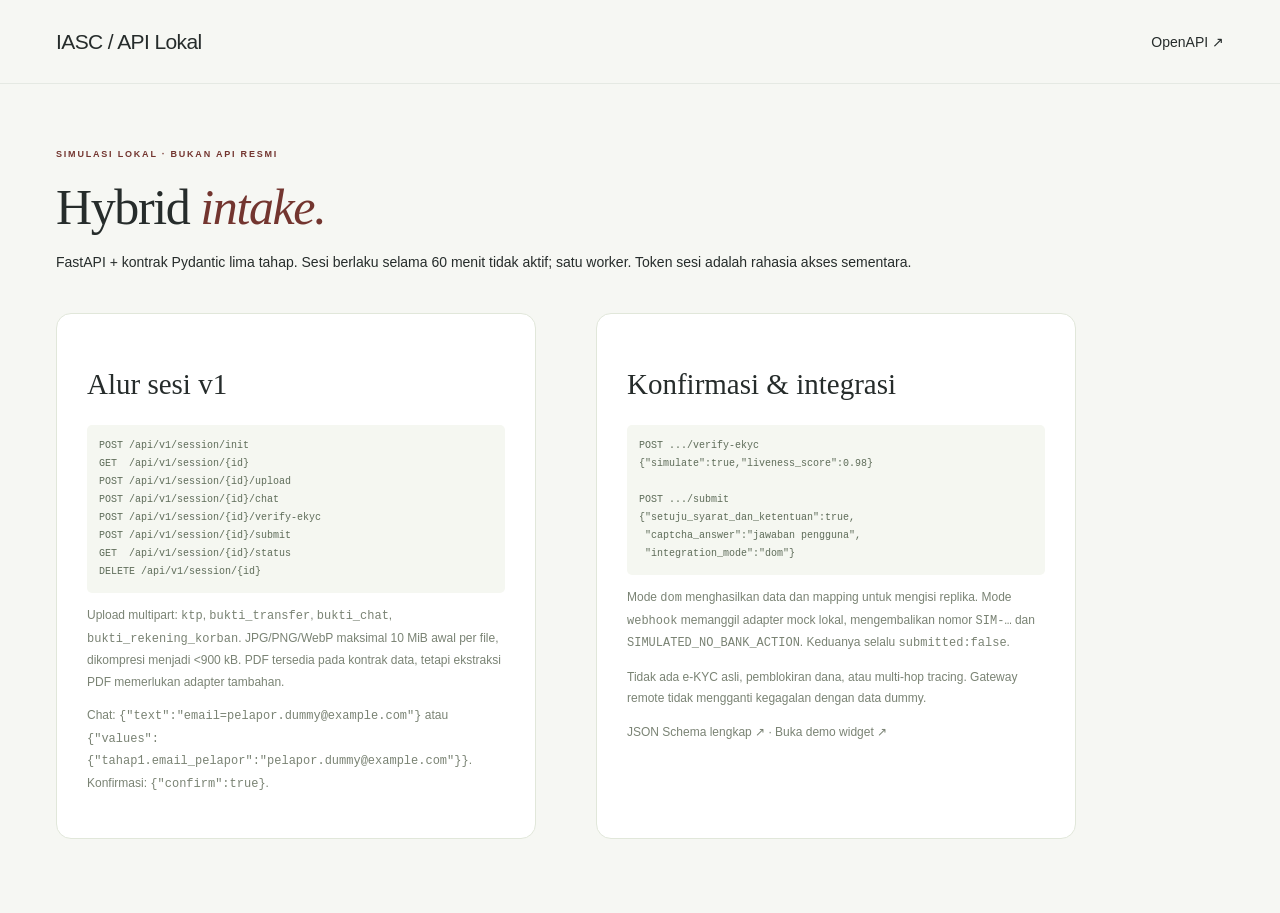
==== static/docs.html @ 0d292dda "Add local IASC replica and hybrid AI intake PoC" ====
<!doctype html><html lang="id"><head><meta charset="utf-8"><meta name="viewport" content="width=device-width,initial-scale=1"><title>API lokal — Hybrid Intake</title><link rel="icon" href="data:,"><link rel="stylesheet" href="/static/style.css"><link rel="stylesheet" href="/static/integration.css"></head><body><header class="topbar"><a class="brand" href="/">IASC / API Lokal</a><a href="/openapi.json">OpenAPI ↗</a></header><main class="host-main"><div class="eyebrow">SIMULASI LOKAL · BUKAN API RESMI</div><h1>Hybrid <em>intake.</em></h1><p>FastAPI + kontrak Pydantic lima tahap. Sesi berlaku selama 60 menit tidak aktif; satu worker. Token sesi adalah rahasia akses sementara.</p><div class="host-grid"><article class="host-card"><h2>Alur sesi v1</h2><pre>POST /api/v1/session/init
GET  /api/v1/session/{id}
POST /api/v1/session/{id}/upload
POST /api/v1/session/{id}/chat
POST /api/v1/session/{id}/verify-ekyc
POST /api/v1/session/{id}/submit
GET  /api/v1/session/{id}/status
DELETE /api/v1/session/{id}</pre><p>Upload multipart: <code>ktp</code>, <code>bukti_transfer</code>, <code>bukti_chat</code>, <code>bukti_rekening_korban</code>. JPG/PNG/WebP maksimal 10 MiB awal per file, dikompresi menjadi &lt;900 kB. PDF tersedia pada kontrak data, tetapi ekstraksi PDF memerlukan adapter tambahan.</p><p>Chat: <code>{"text":"email=pelapor.dummy@example.com"}</code> atau <code>{"values":{"tahap1.email_pelapor":"pelapor.dummy@example.com"}}</code>. Konfirmasi: <code>{"confirm":true}</code>.</p></article><article class="host-card"><h2>Konfirmasi & integrasi</h2><pre>POST .../verify-ekyc
{"simulate":true,"liveness_score":0.98}

POST .../submit
{"setuju_syarat_dan_ketentuan":true,
 "captcha_answer":"jawaban pengguna",
 "integration_mode":"dom"}</pre><p>Mode <code>dom</code> menghasilkan data dan mapping untuk mengisi replika. Mode <code>webhook</code> memanggil adapter mock lokal, mengembalikan nomor <code>SIM-…</code> dan <code>SIMULATED_NO_BANK_ACTION</code>. Keduanya selalu <code>submitted:false</code>.</p><p>Tidak ada e-KYC asli, pemblokiran dana, atau multi-hop tracing. Gateway remote tidak mengganti kegagalan dengan data dummy.</p><p><a href="/api/v1/schema">JSON Schema lengkap ↗</a> · <a href="/widget/iasc-ai-widget.html">Buka demo widget ↗</a></p></article></div></main></body></html>
---- static/style.css ----
:root{--ink:#262c2b;--muted:#737b78;--wine:#73352f;--wine-dark:#52241f;--paper:#f6f7f3;--line:#e5e9e3;--green:#3d6a56;--pale:#ecf4ec;--white:#fff;--serif:Georgia,'Times New Roman',serif;font-family:-apple-system,BlinkMacSystemFont,'Segoe UI',sans-serif;color:var(--ink);background:var(--paper);font-size:14px}*{box-sizing:border-box}body{margin:0}button,input,textarea,select{font:inherit}button,a,input,textarea,select{outline-offset:4px}button{cursor:pointer}button:disabled{cursor:not-allowed;opacity:.45}a{color:inherit;text-decoration:none}button:focus-visible,a:focus-visible,input:focus-visible,textarea:focus-visible,select:focus-visible{outline:2px solid var(--wine)}[hidden]{display:none!important}.topbar{height:84px;max-width:1440px;margin:auto;padding:0 56px;display:flex;justify-content:space-between;align-items:center;border-bottom:1px solid var(--line)}.brand{display:flex;align-items:center;gap:12px;font-size:21px;letter-spacing:-.6px}.brand b{font-weight:450}.brand small{display:block;letter-spacing:1.4px;font-size:8px;color:var(--muted);margin-top:5px;font-weight:600}.brand-mark{background:var(--wine);color:white;width:39px;height:43px;border-radius:10px 10px 3px 10px;font:italic 34px var(--serif);position:relative;padding-left:10px}.brand-mark span{font:16px sans-serif;position:absolute;right:5px;top:5px}.top-actions{display:flex;align-items:center;gap:30px}.status{font-size:11px;color:var(--green);display:flex;gap:7px;align-items:center}.status i{height:6px;width:6px;border-radius:50%;background:#51896a;box-shadow:0 0 0 4px #e6eee5}.integration-link{font-size:12px;border-left:1px solid #d7ddd6;padding-left:28px}.integration-link span{padding-left:12px;color:var(--wine)}main{max-width:1440px;margin:auto;padding:34px 56px 0}.intro{display:flex;justify-content:space-between;align-items:center;margin-bottom:30px;gap:30px}.eyebrow{font-size:9px;font-weight:700;color:var(--wine);letter-spacing:1.8px;display:flex;gap:7px;align-items:center}.eyebrow>span{height:5px;width:5px;border-radius:50%;background:var(--wine)}h1{font:39px/1.2 var(--serif);letter-spacing:-1.4px;margin:13px 0 10px;font-weight:400}h1 em{color:var(--wine);font-weight:400}p{line-height:1.7}.intro>div>p{font-size:12px;color:var(--muted);margin:0}.sandbox-note{background:#eef0e9;border:1px solid #e3e7dc;border-radius:12px;display:flex;gap:13px;padding:18px 22px;min-width:280px}.sandbox-note b{font-size:12px;font-weight:600}.sandbox-note p{font-size:10px;color:#697363;margin:5px 0 0;line-height:1.6}.lab-icon{color:#6b7b58;font-size:27px}.phases{background:#fdfefd;border:1px solid var(--line);border-radius:11px;margin-bottom:22px;padding:19px 22px}.phases ol{list-style:none;margin:0;padding:0;display:grid;grid-template-columns:repeat(5,1fr)}.phases li{display:flex;align-items:center;position:relative;gap:10px;font-size:11px;color:#818781}.phases li:not(:last-child):after{content:'';width:28px;height:1px;background:var(--line);position:absolute;right:14px}.phase-number{height:25px;width:25px;display:grid;place-items:center;border-radius:50%;border:1px solid #dce1da;font-size:10px;background:#f7f9f6;flex-shrink:0}.phases li.active{color:var(--wine);font-weight:600}.active .phase-number{background:var(--wine);color:white;border-color:var(--wine)}.phases li.done{color:var(--green)}.done .phase-number{background:#e9f1e8;color:var(--green);border-color:#e9f1e8}.workspace{display:grid;grid-template-columns:minmax(0,1.16fr) minmax(0,1fr);gap:22px;align-items:start}.chat-panel,.summary-panel{background:var(--white);border:1px solid var(--line);border-radius:14px;overflow:hidden}.chat-panel{position:sticky;top:18px}.panel-head{height:82px;padding:20px 26px;display:flex;align-items:center;border-bottom:1px solid var(--line);gap:13px}.assistant-avatar{width:35px;height:35px;border-radius:50%;display:grid;place-items:center;background:#efe5df;color:var(--wine);font-size:26px}.panel-head h2{font-size:13px;font-weight:600;margin:0 0 5px}.panel-head p{font-size:10px;color:var(--muted);margin:0}.private-tag{font-size:9px;color:var(--muted);margin-left:auto}.chat-log{height:405px;overflow-y:auto;overscroll-behavior:contain;padding:26px;scroll-behavior:auto;display:flex;flex-direction:column;gap:18px}.bubble{max-width:90%;font-size:12px;line-height:1.8;white-space:pre-wrap;overflow-wrap:anywhere;padding:15px 18px;border-radius:0 13px 13px;background:#f4f6f2;align-self:flex-start;border:1px solid #eef0e9}.bubble.user{align-self:flex-end;border:0;border-radius:13px 0 13px 13px;background:var(--wine);color:white;max-width:85%}.bubble.welcome{background:none;border:none;padding:0;max-width:100%}.welcome .welcome-icon{background:#f0e9df;color:var(--wine);width:51px;height:51px;border-radius:15px;display:grid;place-items:center;font-size:35px;margin:0 0 19px}.welcome h3{font:26px/1.2 var(--serif);letter-spacing:-.4px;margin:0 0 12px}.welcome p{font-size:12px;line-height:1.8;margin:0;color:#707874}.welcome ol{margin:20px 0;padding:0;list-style:none;display:grid;gap:10px}.welcome li{display:flex;align-items:center;gap:10px;font-size:11px}.welcome li span{font-size:9px;color:var(--wine);border:1px solid #e1ddd4;display:grid;place-items:center;width:20px;height:20px;border-radius:50%}.welcome .demo-button{width:100%;margin-top:5px;padding:13px 18px;background:#f6eee7;color:var(--wine);border:1px solid #e8dace;border-radius:7px;font-size:11px;text-align:left;display:flex;justify-content:space-between}.welcome .welcome-foot{font-size:9px;margin-top:10px;color:#8e958e}.quick-replies{display:flex;gap:8px;padding:9px 26px;overflow-x:auto;min-height:36px}.quick-replies button{white-space:nowrap;border:1px solid #e3e7de;color:#687b60;background:#fafcf8;border-radius:30px;padding:7px 12px;font-size:10px}.composer{display:flex;align-items:flex-end;gap:10px;background:#f8f9f6;border:1px solid #e2e6dd;border-radius:9px;margin:3px 22px 0;padding:9px}.composer textarea{resize:vertical;min-height:28px;max-height:130px;flex:1;border:0;background:none;padding:6px 1px;font-size:12px;color:var(--ink)}.composer textarea:focus{outline:none}.composer:focus-within{border-color:#96756a}.composer textarea::placeholder{color:#969d95}.upload-button{border-radius:5px;color:#7b8479;cursor:pointer;display:grid;place-items:center;width:28px;height:28px;font-size:25px;flex-shrink:0}.upload-button input{position:absolute;width:1px;height:1px;overflow:hidden;opacity:0}.upload-button:focus-within{outline:2px solid var(--wine)}#send{background:var(--wine);color:white;border:0;border-radius:6px;width:30px;height:30px;font-size:20px}.chat-footer{font-size:8px;color:#91978e;display:flex;justify-content:space-between;align-items:center;padding:13px 24px 19px;gap:10px}.text-button{border:0;background:none;font-size:9px;color:#8c6f62;padding:0}.summary-head{display:flex;align-items:center;justify-content:space-between;padding:25px 26px 18px;gap:10px}.summary-head h2{font:22px var(--serif);margin:8px 0 0;letter-spacing:-.5px}.summary-head .eyebrow{font-size:8px;letter-spacing:1.6px;color:#899181}.draft-pill{border:1px solid #dfe5d9;border-radius:20px;font-size:8px;padding:6px 9px;color:#7b866f;white-space:nowrap}.completion{margin:2px 26px 18px}.completion>div{display:flex;justify-content:space-between;font-size:10px;margin-bottom:8px;color:var(--muted)}.completion b{font-size:10px;color:var(--green);font-weight:600}progress{height:4px;width:100%;border:0;background:#edf0e8;border-radius:10px;display:block;overflow:hidden}progress::-webkit-progress-bar{background:#edf0e8}progress::-webkit-progress-value{background:var(--green);border-radius:10px}progress::-moz-progress-bar{background:var(--green)}.summary-tabs{display:flex;gap:21px;padding:0 26px;border-bottom:1px solid var(--line)}.summary-tabs button{border:0;border-bottom:2px solid transparent;padding:10px 0 12px;background:none;font-size:10px;color:#969b92}.summary-tabs button[aria-selected=true]{color:var(--wine);border-color:var(--wine);font-weight:600}.summary-tabs span{font-size:8px;background:#eef0e9;padding:2px 5px;border-radius:4px;margin-left:3px}.summary-panel [role=tabpanel]{max-height:345px;overflow-y:auto;padding:18px 26px;min-height:260px}.field-group h3{font-size:8px;color:#8a9285;letter-spacing:1.3px;text-transform:uppercase;font-weight:600;margin:15px 0 4px}.field-group:first-child h3{margin-top:0}.field-row{display:flex;align-items:center;justify-content:space-between;border-bottom:1px solid #f0f2ec;padding:11px 0;gap:10px}.field-row:last-child{border:0}.field-row .label{font-size:10px;color:#858c80;display:flex;align-items:center;gap:5px}.field-row .value{font-size:11px;line-height:1.5;margin-top:4px;max-width:285px;overflow-wrap:anywhere;white-space:pre-wrap}.field-row.empty .value{color:#a1a79b;font-size:10px}.field-row button{flex-shrink:0;background:none;border:0;color:#918a7d;width:24px;height:24px;font-size:14px}.source{font-size:7px;padding:2px 5px;border-radius:3px;background:#edf3e7;color:#6b8556;text-transform:uppercase;letter-spacing:.4px}.source.manual,.source.chat{color:#82745f;background:#f4f0e9}.draft-actions{padding:15px 26px 22px;border-top:1px solid var(--line);background:#fcfdfb}.draft-actions>p:first-child{font-size:9px;color:#8a9185;margin:0 0 12px}.review-check{display:flex;align-items:flex-start;gap:8px;font-size:10px;color:#767f70;line-height:1.6;margin:0 0 13px}.review-check input{accent-color:var(--wine);margin:2px 0 0}.primary,.secondary{border:0;border-radius:7px;padding:12px 17px;font-size:11px;font-weight:500}.primary{background:var(--wine);color:white}.primary:hover:not(:disabled){background:var(--wine-dark)}.secondary{background:#f0f3ec;color:#667b5b;border:1px solid #dde4d5}.draft-actions .primary{width:100%;display:flex;justify-content:space-between;align-items:center}.draft-actions .no-submit{font-size:8px;text-align:center;color:#92998a;margin:10px 0 0}.evidence-empty{text-align:center;padding:24px 5px}.evidence-empty>span{display:block;font-size:35px;color:#a7b29c;margin-bottom:14px}.evidence-empty b{display:block;font-size:12px;font-weight:500}.evidence-empty p{font-size:10px;color:#949d8a}.evidence-empty button{margin-top:10px}#evidence-preview{display:block;width:100%;max-height:210px;object-fit:contain;background:#f5f6f1;border-radius:6px}.review-notice,.json-caption{font-size:10px;line-height:1.6;color:#8a7d65}details{font-size:10px;margin-top:10px;color:#78806f}pre{white-space:pre-wrap;overflow-wrap:anywhere;font:10px/1.8 ui-monospace,SFMono-Regular,monospace;color:#5e6c59;background:#f5f7f1;padding:12px;border-radius:5px}.error{font-size:11px;color:#943e32;background:#fff0e8;border:1px solid #f0d9cd;margin:0 22px 8px;padding:10px;border-radius:6px}.page-footer{display:flex;justify-content:space-between;color:#969d91;font-size:8px;padding:22px 0 25px}.muted{color:#b9bfb3;padding:0 7px}.sr-only{position:absolute;width:1px;height:1px;padding:0;overflow:hidden;clip:rect(0,0,0,0);white-space:nowrap;border:0}dialog{border:1px solid var(--line);border-radius:14px;max-width:440px;width:calc(100% - 32px);padding:25px;box-shadow:0 25px 100px #1c211b25}dialog::backdrop{background:#25332466}.dialog-top{display:flex;align-items:center;justify-content:space-between;margin-bottom:20px}.dialog-top h2{font:24px var(--serif);margin:0}.dialog-top button{background:none;border:0;font-size:24px;color:#777}dialog label{display:block;font-size:12px;margin-bottom:8px}dialog input,dialog select{width:100%;padding:12px;border:1px solid #d8dfd3;border-radius:6px;background:#f9faf7}dialog p{font-size:10px;color:var(--muted)}.dialog-actions{display:flex;justify-content:flex-end;gap:8px;margin-top:25px}.loading{opacity:.6;pointer-events:none}
body.embedded .topbar,body.embedded .intro,body.embedded .phases,body.embedded .page-footer{display:none}body.embedded main{padding:0}body.embedded .workspace{display:flex;flex-direction:column;gap:0}body.embedded .chat-panel{position:static;width:100%;border-radius:0;border:0}body.embedded .chat-log{height:310px}body.embedded .summary-panel{width:100%;border-radius:0;border-right:0;border-left:0}body.embedded .summary-head{padding-top:19px}body.embedded .summary-panel [role=tabpanel]{max-height:220px;min-height:100px}
@media(min-width:1500px){main{padding-top:45px}.chat-log{height:445px}.summary-panel [role=tabpanel]{max-height:385px}}
@media(max-width:1050px){.topbar{padding:0 28px}main{padding:28px 28px 0}h1{font-size:32px}.sandbox-note{min-width:235px;padding:15px}.phases li:not(:last-child):after{display:none}.phases li{font-size:10px;gap:7px}.private-tag{display:none}.workspace{gap:15px;grid-template-columns:1.05fr 1fr}.panel-head,.summary-head{padding-left:20px;padding-right:20px}.summary-head h2{font-size:20px}}
@media(max-width:760px){.topbar{height:70px;padding:0 20px}.brand{font-size:18px}.brand small{font-size:7px}.top-actions{gap:13px}.integration-link{padding-left:13px;font-size:10px}.status{font-size:9px}main{padding:25px 20px 0}.intro{margin-bottom:20px}.intro>div>p{font-size:11px}h1{font-size:32px;max-width:450px}.sandbox-note{display:none}.phases{padding:13px 10px;margin-bottom:15px}.phases li{flex-direction:column;text-align:center;font-size:8px;gap:6px}.phase-number{width:23px;height:23px}.workspace{grid-template-columns:1fr;gap:16px}.chat-panel{position:static}.chat-log{height:350px}.summary-panel [role=tabpanel]{max-height:320px}.page-footer{gap:15px}.page-footer span:last-child{text-align:right}}
@media(prefers-reduced-motion:reduce){*{scroll-behavior:auto!important}}

body.embedded .welcome .welcome-icon{display:none}body.embedded .welcome h3{font-size:24px;margin-bottom:8px}body.embedded .welcome p{font-size:11px}body.embedded .welcome ol{margin:12px 0;gap:5px}body.embedded .welcome li{font-size:10px}body.embedded .welcome .welcome-foot{font-size:9px}

.bubble{flex-shrink:0}

#apply-host{width:100%;margin-bottom:15px;border-color:#73352f;color:#73352f;background:#fbf3ec;font-size:11px}

.chat-panel>#apply-host{width:calc(100% - 48px);margin:0 24px 18px}
---- static/integration.css ----
.host-main{padding-top:65px}.host-main h1{font-size:50px;margin-top:18px}.host-intro{font-size:13px;color:#7a8374;line-height:1.9}.host-grid{display:grid;grid-template-columns:1fr 1fr;gap:60px;margin:38px 0 80px;max-width:1020px}.host-card{background:white;border:1px solid #e1e7da;border-radius:15px;padding:30px}.host-card h2,.host-guide h2{font:29px Georgia,serif;font-weight:400}.host-card p,.host-guide p,.host-guide li{font-size:12px;color:#7a8374;line-height:1.8}.host-card label{display:block;margin:25px 0 10px;font-size:11px}.host-card input,.host-card textarea{width:100%;border:1px solid #dfe5d8;padding:13px;background:#fcfdfb;border-radius:6px;resize:vertical}.host-guide{padding:15px 0}.host-guide pre{padding:22px;font-size:11px;line-height:2;background:#eaf0e3}.host-guide ol{padding:15px 0 15px 18px}.host-guide li{padding-bottom:10px}.host-card .no-submit{font-size:10px}@media(max-width:760px){.host-main{padding-top:35px}.host-main h1{font-size:39px}.host-grid{grid-template-columns:1fr;gap:15px}}
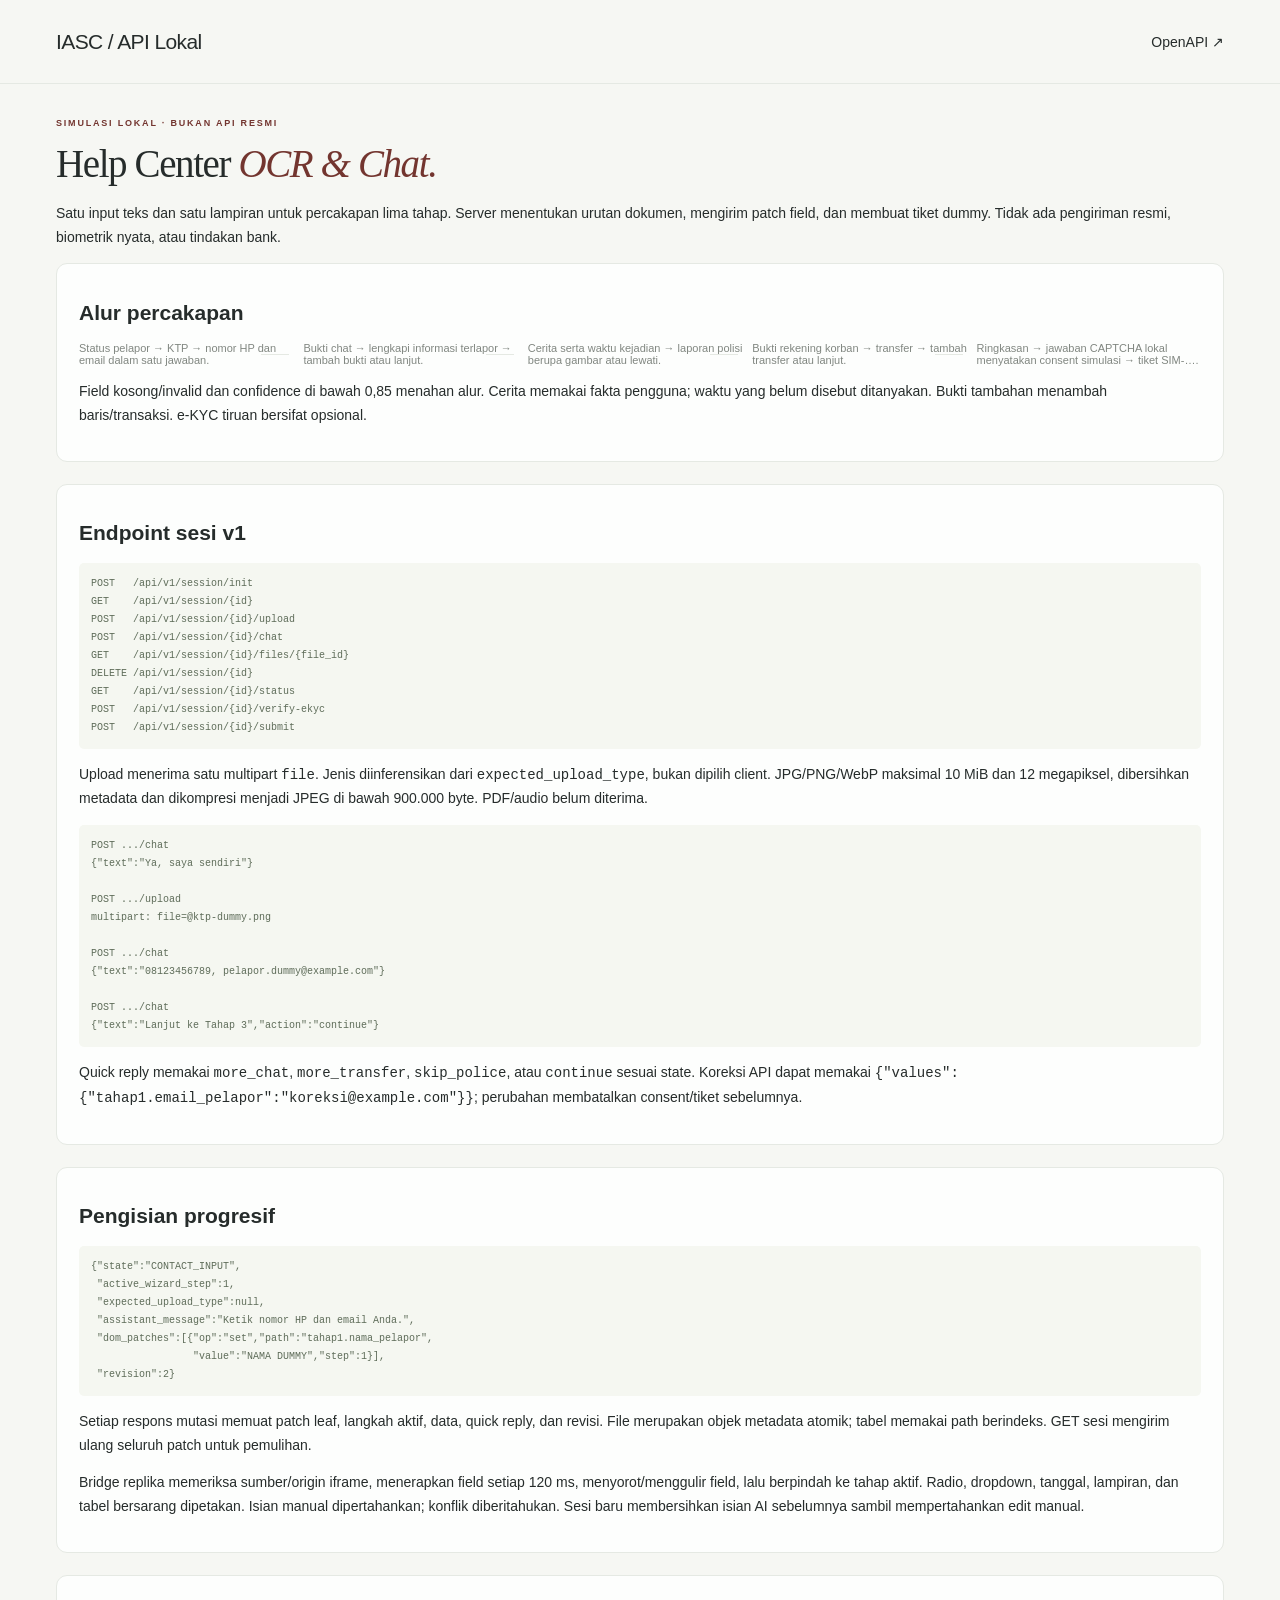
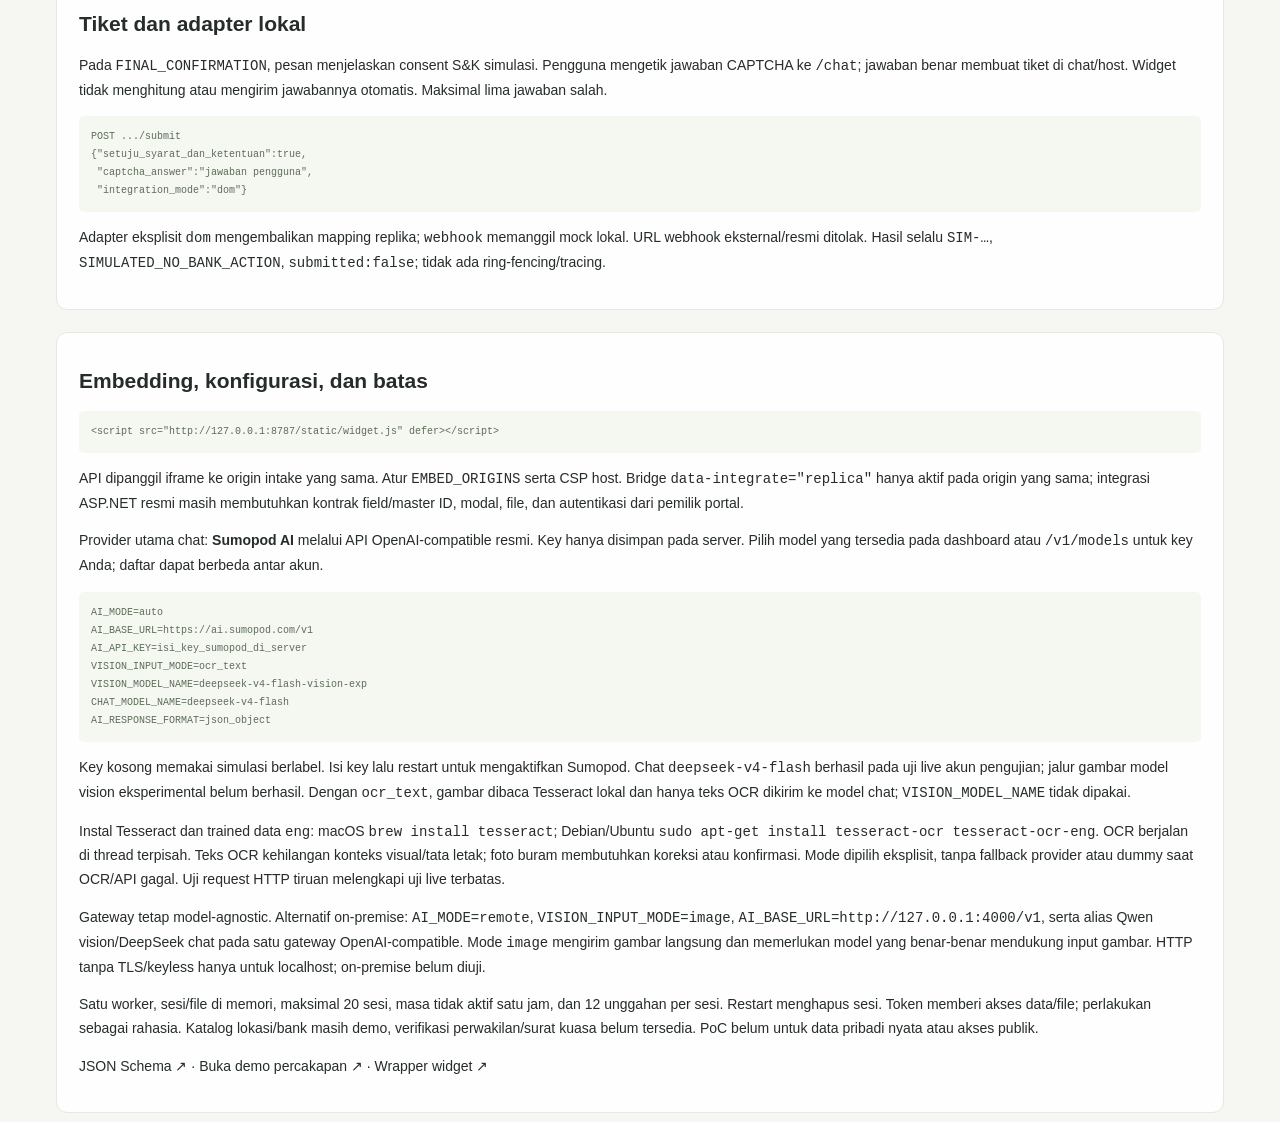
==== commit f36cef04: "Refactor progressive Help Center and connect Sumopod AI" ====
--- a/static/docs.html
+++ b/static/docs.html
@@ -1,14 +1,87 @@
-<!doctype html><html lang="id"><head><meta charset="utf-8"><meta name="viewport" content="width=device-width,initial-scale=1"><title>API lokal — Hybrid Intake</title><link rel="icon" href="data:,"><link rel="stylesheet" href="/static/style.css"><link rel="stylesheet" href="/static/integration.css"></head><body><header class="topbar"><a class="brand" href="/">IASC / API Lokal</a><a href="/openapi.json">OpenAPI ↗</a></header><main class="host-main"><div class="eyebrow">SIMULASI LOKAL · BUKAN API RESMI</div><h1>Hybrid <em>intake.</em></h1><p>FastAPI + kontrak Pydantic lima tahap. Sesi berlaku selama 60 menit tidak aktif; satu worker. Token sesi adalah rahasia akses sementara.</p><div class="host-grid"><article class="host-card"><h2>Alur sesi v1</h2><pre>POST /api/v1/session/init
-GET  /api/v1/session/{id}
-POST /api/v1/session/{id}/upload
-POST /api/v1/session/{id}/chat
-POST /api/v1/session/{id}/verify-ekyc
-POST /api/v1/session/{id}/submit
-GET  /api/v1/session/{id}/status
-DELETE /api/v1/session/{id}</pre><p>Upload multipart: <code>ktp</code>, <code>bukti_transfer</code>, <code>bukti_chat</code>, <code>bukti_rekening_korban</code>. JPG/PNG/WebP maksimal 10 MiB awal per file, dikompresi menjadi &lt;900 kB. PDF tersedia pada kontrak data, tetapi ekstraksi PDF memerlukan adapter tambahan.</p><p>Chat: <code>{"text":"email=pelapor.dummy@example.com"}</code> atau <code>{"values":{"tahap1.email_pelapor":"pelapor.dummy@example.com"}}</code>. Konfirmasi: <code>{"confirm":true}</code>.</p></article><article class="host-card"><h2>Konfirmasi & integrasi</h2><pre>POST .../verify-ekyc
-{"simulate":true,"liveness_score":0.98}
+<!doctype html>
+<html lang="id">
+<head><meta charset="utf-8"><meta name="viewport" content="width=device-width,initial-scale=1"><title>API lokal — Help Center IASC</title><link rel="icon" href="data:,"><link rel="stylesheet" href="/static/style.css"></head>
+<body>
+<header class="topbar"><a class="brand" href="/">IASC / API Lokal</a><a href="/openapi.json">OpenAPI ↗</a></header>
+<main>
+<div class="eyebrow">SIMULASI LOKAL · BUKAN API RESMI</div>
+<h1>Help Center <em>OCR &amp; Chat.</em></h1>
+<p>Satu input teks dan satu lampiran untuk percakapan lima tahap. Server menentukan urutan dokumen, mengirim patch field, dan membuat tiket dummy. Tidak ada pengiriman resmi, biometrik nyata, atau tindakan bank.</p>
+<section class="phases">
+<h2>Alur percakapan</h2>
+<ol>
+<li>Status pelapor → KTP → nomor HP dan email dalam satu jawaban.</li>
+<li>Bukti chat → lengkapi informasi terlapor → tambah bukti atau lanjut.</li>
+<li>Cerita serta waktu kejadian → laporan polisi berupa gambar atau lewati.</li>
+<li>Bukti rekening korban → transfer → tambah transfer atau lanjut.</li>
+<li>Ringkasan → jawaban CAPTCHA lokal menyatakan consent simulasi → tiket SIM-….</li>
+</ol>
+<p>Field kosong/invalid dan confidence di bawah 0,85 menahan alur. Cerita memakai fakta pengguna; waktu yang belum disebut ditanyakan. Bukti tambahan menambah baris/transaksi. e-KYC tiruan bersifat opsional.</p>
+</section>
+<section class="phases">
+<h2>Endpoint sesi v1</h2>
+<pre>POST   /api/v1/session/init
+GET    /api/v1/session/{id}
+POST   /api/v1/session/{id}/upload
+POST   /api/v1/session/{id}/chat
+GET    /api/v1/session/{id}/files/{file_id}
+DELETE /api/v1/session/{id}
+GET    /api/v1/session/{id}/status
+POST   /api/v1/session/{id}/verify-ekyc
+POST   /api/v1/session/{id}/submit</pre>
+<p>Upload menerima satu multipart <code>file</code>. Jenis diinferensikan dari <code>expected_upload_type</code>, bukan dipilih client. JPG/PNG/WebP maksimal 10 MiB dan 12 megapiksel, dibersihkan metadata dan dikompresi menjadi JPEG di bawah 900.000 byte. PDF/audio belum diterima.</p>
+<pre>POST .../chat
+{"text":"Ya, saya sendiri"}
 
-POST .../submit
+POST .../upload
+multipart: file=@ktp-dummy.png
+
+POST .../chat
+{"text":"08123456789, pelapor.dummy@example.com"}
+
+POST .../chat
+{"text":"Lanjut ke Tahap 3","action":"continue"}</pre>
+<p>Quick reply memakai <code>more_chat</code>, <code>more_transfer</code>, <code>skip_police</code>, atau <code>continue</code> sesuai state. Koreksi API dapat memakai <code>{"values":{"tahap1.email_pelapor":"koreksi@example.com"}}</code>; perubahan membatalkan consent/tiket sebelumnya.</p>
+</section>
+<section class="phases">
+<h2>Pengisian progresif</h2>
+<pre>{"state":"CONTACT_INPUT",
+ "active_wizard_step":1,
+ "expected_upload_type":null,
+ "assistant_message":"Ketik nomor HP dan email Anda.",
+ "dom_patches":[{"op":"set","path":"tahap1.nama_pelapor",
+                 "value":"NAMA DUMMY","step":1}],
+ "revision":2}</pre>
+<p>Setiap respons mutasi memuat patch leaf, langkah aktif, data, quick reply, dan revisi. File merupakan objek metadata atomik; tabel memakai path berindeks. GET sesi mengirim ulang seluruh patch untuk pemulihan.</p>
+<p>Bridge replika memeriksa sumber/origin iframe, menerapkan field setiap 120 ms, menyorot/menggulir field, lalu berpindah ke tahap aktif. Radio, dropdown, tanggal, lampiran, dan tabel bersarang dipetakan. Isian manual dipertahankan; konflik diberitahukan. Sesi baru membersihkan isian AI sebelumnya sambil mempertahankan edit manual.</p>
+</section>
+<section class="phases">
+<h2>Tiket dan adapter lokal</h2>
+<p>Pada <code>FINAL_CONFIRMATION</code>, pesan menjelaskan consent S&amp;K simulasi. Pengguna mengetik jawaban CAPTCHA ke <code>/chat</code>; jawaban benar membuat tiket di chat/host. Widget tidak menghitung atau mengirim jawabannya otomatis. Maksimal lima jawaban salah.</p>
+<pre>POST .../submit
 {"setuju_syarat_dan_ketentuan":true,
  "captcha_answer":"jawaban pengguna",
- "integration_mode":"dom"}</pre><p>Mode <code>dom</code> menghasilkan data dan mapping untuk mengisi replika. Mode <code>webhook</code> memanggil adapter mock lokal, mengembalikan nomor <code>SIM-…</code> dan <code>SIMULATED_NO_BANK_ACTION</code>. Keduanya selalu <code>submitted:false</code>.</p><p>Tidak ada e-KYC asli, pemblokiran dana, atau multi-hop tracing. Gateway remote tidak mengganti kegagalan dengan data dummy.</p><p><a href="/api/v1/schema">JSON Schema lengkap ↗</a> · <a href="/widget/iasc-ai-widget.html">Buka demo widget ↗</a></p></article></div></main></body></html>
+ "integration_mode":"dom"}</pre>
+<p>Adapter eksplisit <code>dom</code> mengembalikan mapping replika; <code>webhook</code> memanggil mock lokal. URL webhook eksternal/resmi ditolak. Hasil selalu <code>SIM-…</code>, <code>SIMULATED_NO_BANK_ACTION</code>, <code>submitted:false</code>; tidak ada ring-fencing/tracing.</p>
+</section>
+<section class="phases">
+<h2>Embedding, konfigurasi, dan batas</h2>
+<pre>&lt;script src="http://127.0.0.1:8787/static/widget.js" defer&gt;&lt;/script&gt;</pre>
+<p>API dipanggil iframe ke origin intake yang sama. Atur <code>EMBED_ORIGINS</code> serta CSP host. Bridge <code>data-integrate="replica"</code> hanya aktif pada origin yang sama; integrasi ASP.NET resmi masih membutuhkan kontrak field/master ID, modal, file, dan autentikasi dari pemilik portal.</p>
+<p>Provider utama chat: <strong>Sumopod AI</strong> melalui <a href="https://docs.sumopod.com/guides/ai/openai-compatible-api">API OpenAI-compatible resmi</a>. Key hanya disimpan pada server. Pilih model yang tersedia pada dashboard atau <code>/v1/models</code> untuk key Anda; daftar dapat berbeda antar akun.</p>
+<pre>AI_MODE=auto
+AI_BASE_URL=https://ai.sumopod.com/v1
+AI_API_KEY=isi_key_sumopod_di_server
+VISION_INPUT_MODE=ocr_text
+VISION_MODEL_NAME=deepseek-v4-flash-vision-exp
+CHAT_MODEL_NAME=deepseek-v4-flash
+AI_RESPONSE_FORMAT=json_object</pre>
+<p>Key kosong memakai simulasi berlabel. Isi key lalu restart untuk mengaktifkan Sumopod. Chat <code>deepseek-v4-flash</code> berhasil pada uji live akun pengujian; jalur gambar model vision eksperimental belum berhasil. Dengan <code>ocr_text</code>, gambar dibaca Tesseract lokal dan hanya teks OCR dikirim ke model chat; <code>VISION_MODEL_NAME</code> tidak dipakai.</p>
+<p>Instal Tesseract dan trained data <code>eng</code>: macOS <code>brew install tesseract</code>; Debian/Ubuntu <code>sudo apt-get install tesseract-ocr tesseract-ocr-eng</code>. OCR berjalan di thread terpisah. Teks OCR kehilangan konteks visual/tata letak; foto buram membutuhkan koreksi atau konfirmasi. Mode dipilih eksplisit, tanpa fallback provider atau dummy saat OCR/API gagal. Uji request HTTP tiruan melengkapi uji live terbatas.</p>
+<p>Gateway tetap model-agnostic. Alternatif on-premise: <code>AI_MODE=remote</code>, <code>VISION_INPUT_MODE=image</code>, <code>AI_BASE_URL=http://127.0.0.1:4000/v1</code>, serta alias Qwen vision/DeepSeek chat pada satu gateway OpenAI-compatible. Mode <code>image</code> mengirim gambar langsung dan memerlukan model yang benar-benar mendukung input gambar. HTTP tanpa TLS/keyless hanya untuk localhost; on-premise belum diuji.</p>
+<p>Satu worker, sesi/file di memori, maksimal 20 sesi, masa tidak aktif satu jam, dan 12 unggahan per sesi. Restart menghapus sesi. Token memberi akses data/file; perlakukan sebagai rahasia. Katalog lokasi/bank masih demo, verifikasi perwakilan/surat kuasa belum tersedia. PoC belum untuk data pribadi nyata atau akses publik.</p>
+<p><a href="/api/v1/schema">JSON Schema ↗</a> · <a href="/Guest/LaporanV2?assistant=1">Buka demo percakapan ↗</a> · <a href="/widget/iasc-ai-widget.html">Wrapper widget ↗</a></p>
+</section>
+</main>
+</body>
+</html>
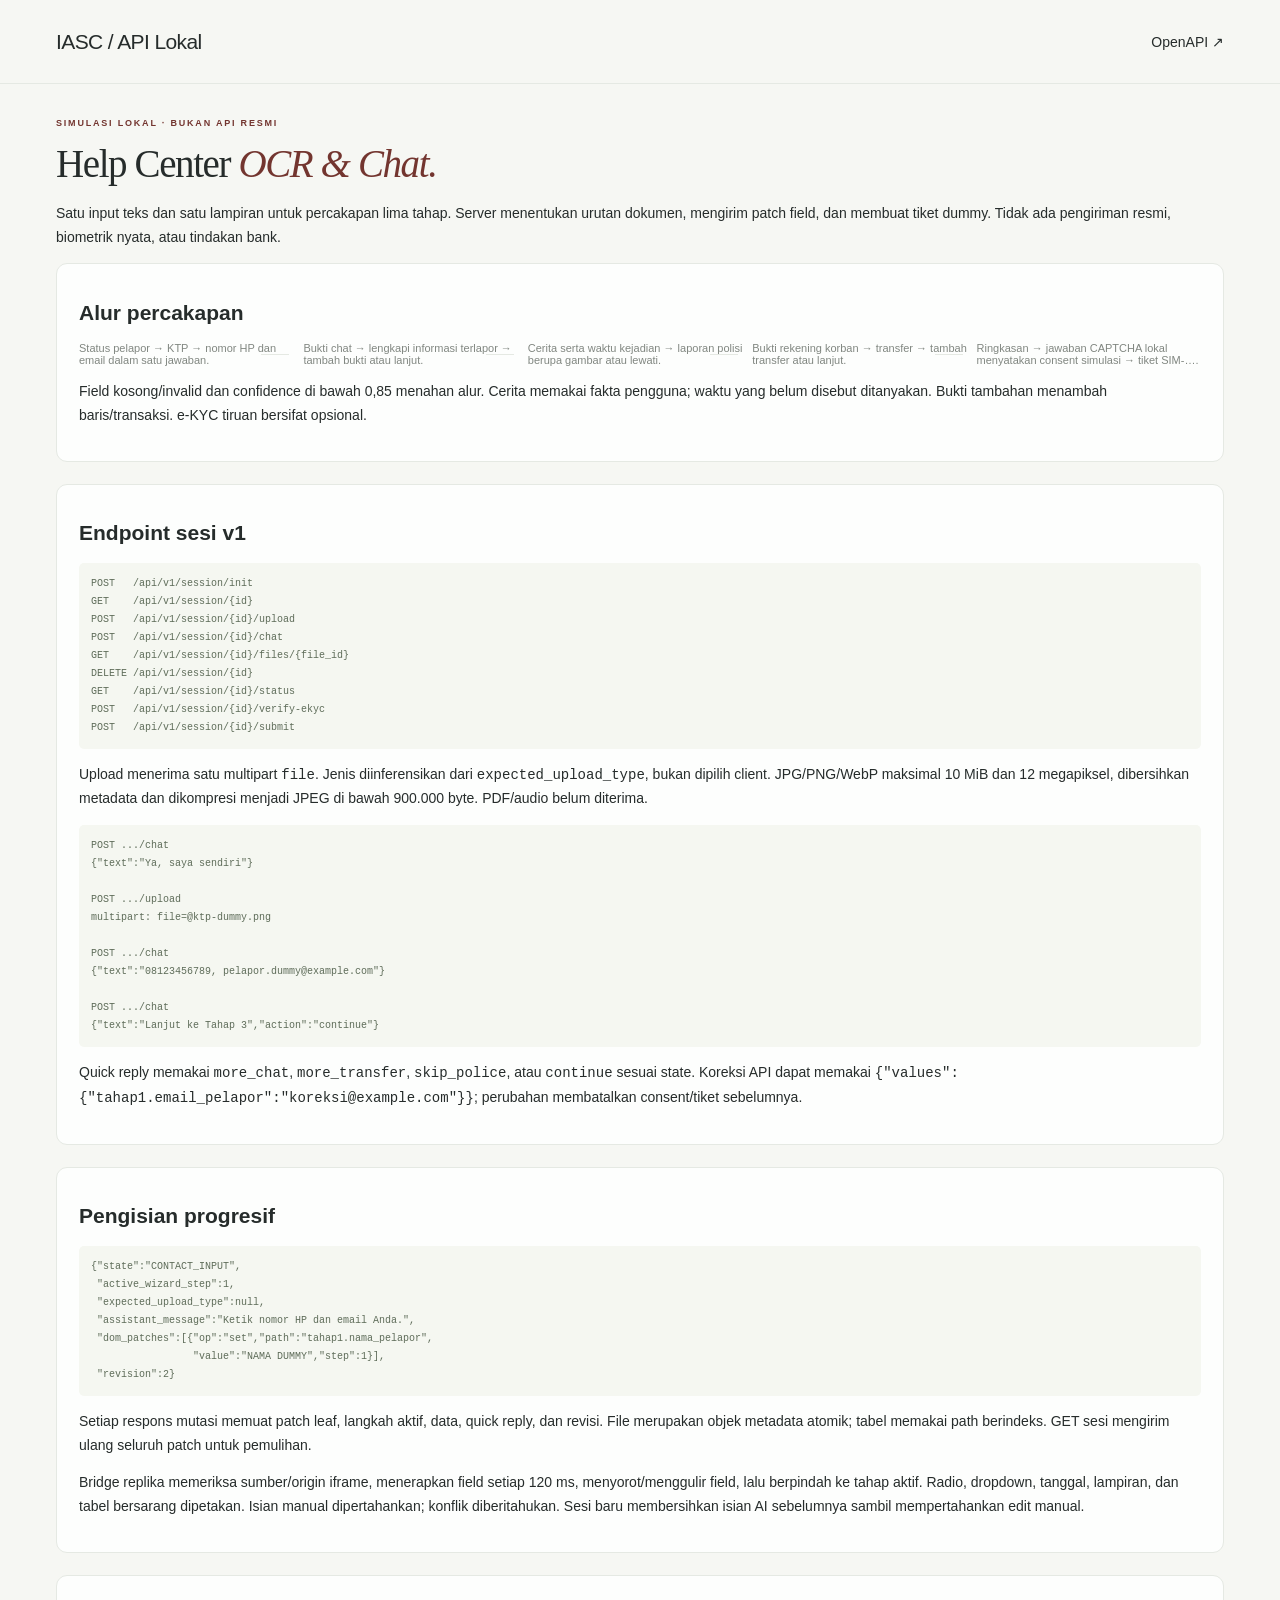
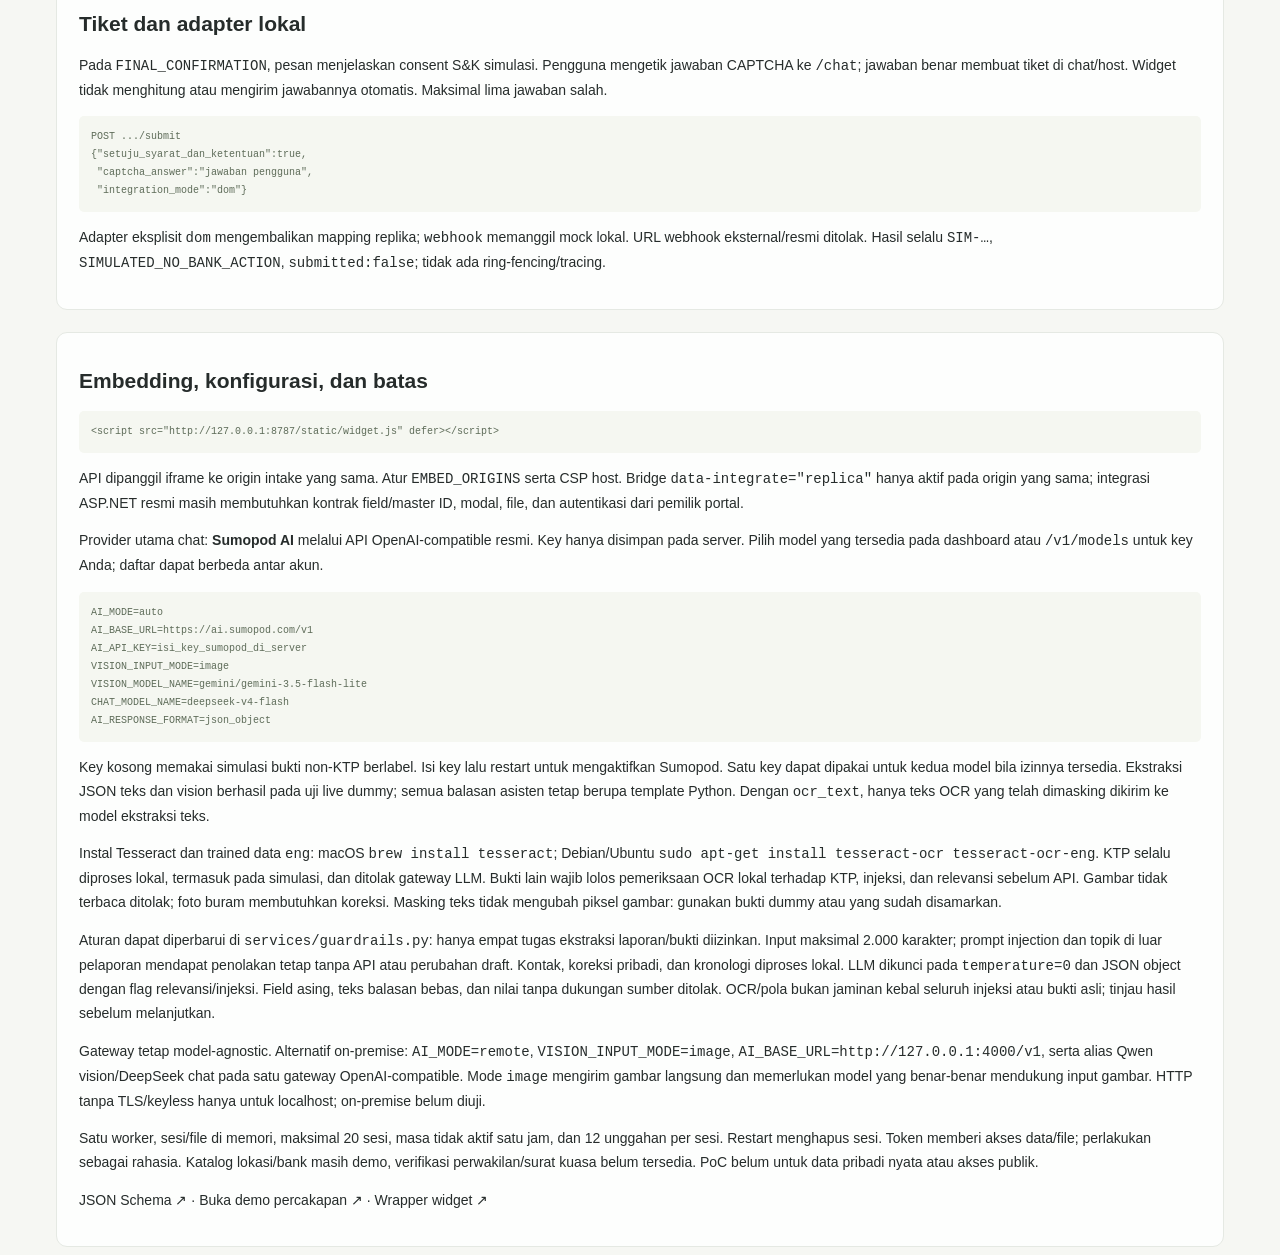
==== commit 086ef445: "Restrict AI to guarded reporting extraction" ====
--- a/static/docs.html
+++ b/static/docs.html
@@ -72,12 +72,13 @@
 <pre>AI_MODE=auto
 AI_BASE_URL=https://ai.sumopod.com/v1
 AI_API_KEY=isi_key_sumopod_di_server
-VISION_INPUT_MODE=ocr_text
-VISION_MODEL_NAME=deepseek-v4-flash-vision-exp
+VISION_INPUT_MODE=image
+VISION_MODEL_NAME=gemini/gemini-3.5-flash-lite
 CHAT_MODEL_NAME=deepseek-v4-flash
 AI_RESPONSE_FORMAT=json_object</pre>
-<p>Key kosong memakai simulasi berlabel. Isi key lalu restart untuk mengaktifkan Sumopod. Chat <code>deepseek-v4-flash</code> berhasil pada uji live akun pengujian; jalur gambar model vision eksperimental belum berhasil. Dengan <code>ocr_text</code>, gambar dibaca Tesseract lokal dan hanya teks OCR dikirim ke model chat; <code>VISION_MODEL_NAME</code> tidak dipakai.</p>
-<p>Instal Tesseract dan trained data <code>eng</code>: macOS <code>brew install tesseract</code>; Debian/Ubuntu <code>sudo apt-get install tesseract-ocr tesseract-ocr-eng</code>. OCR berjalan di thread terpisah. Teks OCR kehilangan konteks visual/tata letak; foto buram membutuhkan koreksi atau konfirmasi. Mode dipilih eksplisit, tanpa fallback provider atau dummy saat OCR/API gagal. Uji request HTTP tiruan melengkapi uji live terbatas.</p>
+<p>Key kosong memakai simulasi bukti non-KTP berlabel. Isi key lalu restart untuk mengaktifkan Sumopod. Satu key dapat dipakai untuk kedua model bila izinnya tersedia. Ekstraksi JSON teks dan vision berhasil pada uji live dummy; semua balasan asisten tetap berupa template Python. Dengan <code>ocr_text</code>, hanya teks OCR yang telah dimasking dikirim ke model ekstraksi teks.</p>
+<p>Instal Tesseract dan trained data <code>eng</code>: macOS <code>brew install tesseract</code>; Debian/Ubuntu <code>sudo apt-get install tesseract-ocr tesseract-ocr-eng</code>. KTP selalu diproses lokal, termasuk pada simulasi, dan ditolak gateway LLM. Bukti lain wajib lolos pemeriksaan OCR lokal terhadap KTP, injeksi, dan relevansi sebelum API. Gambar tidak terbaca ditolak; foto buram membutuhkan koreksi. Masking teks tidak mengubah piksel gambar: gunakan bukti dummy atau yang sudah disamarkan.</p>
+<p>Aturan dapat diperbarui di <code>services/guardrails.py</code>: hanya empat tugas ekstraksi laporan/bukti diizinkan. Input maksimal 2.000 karakter; prompt injection dan topik di luar pelaporan mendapat penolakan tetap tanpa API atau perubahan draft. Kontak, koreksi pribadi, dan kronologi diproses lokal. LLM dikunci pada <code>temperature=0</code> dan JSON object dengan flag relevansi/injeksi. Field asing, teks balasan bebas, dan nilai tanpa dukungan sumber ditolak. OCR/pola bukan jaminan kebal seluruh injeksi atau bukti asli; tinjau hasil sebelum melanjutkan.</p>
 <p>Gateway tetap model-agnostic. Alternatif on-premise: <code>AI_MODE=remote</code>, <code>VISION_INPUT_MODE=image</code>, <code>AI_BASE_URL=http://127.0.0.1:4000/v1</code>, serta alias Qwen vision/DeepSeek chat pada satu gateway OpenAI-compatible. Mode <code>image</code> mengirim gambar langsung dan memerlukan model yang benar-benar mendukung input gambar. HTTP tanpa TLS/keyless hanya untuk localhost; on-premise belum diuji.</p>
 <p>Satu worker, sesi/file di memori, maksimal 20 sesi, masa tidak aktif satu jam, dan 12 unggahan per sesi. Restart menghapus sesi. Token memberi akses data/file; perlakukan sebagai rahasia. Katalog lokasi/bank masih demo, verifikasi perwakilan/surat kuasa belum tersedia. PoC belum untuk data pribadi nyata atau akses publik.</p>
 <p><a href="/api/v1/schema">JSON Schema ↗</a> · <a href="/Guest/LaporanV2?assistant=1">Buka demo percakapan ↗</a> · <a href="/widget/iasc-ai-widget.html">Wrapper widget ↗</a></p>
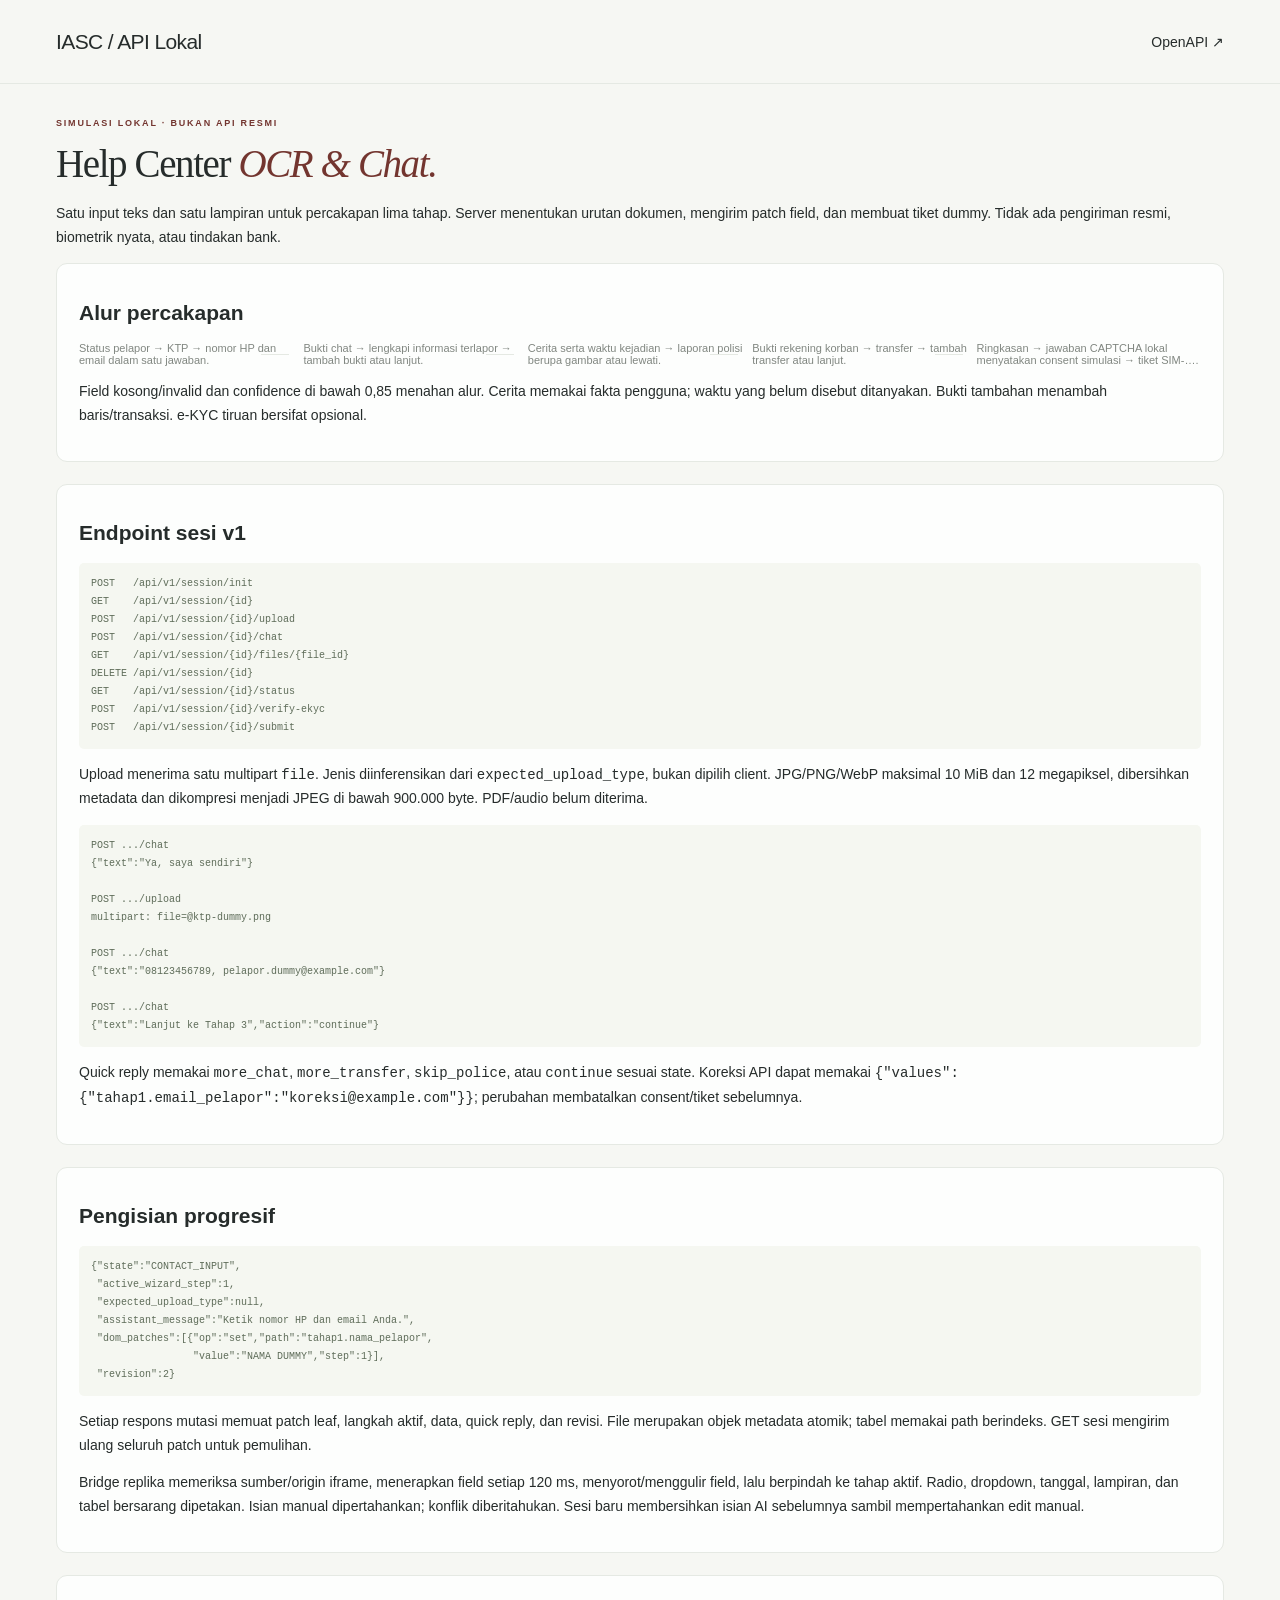
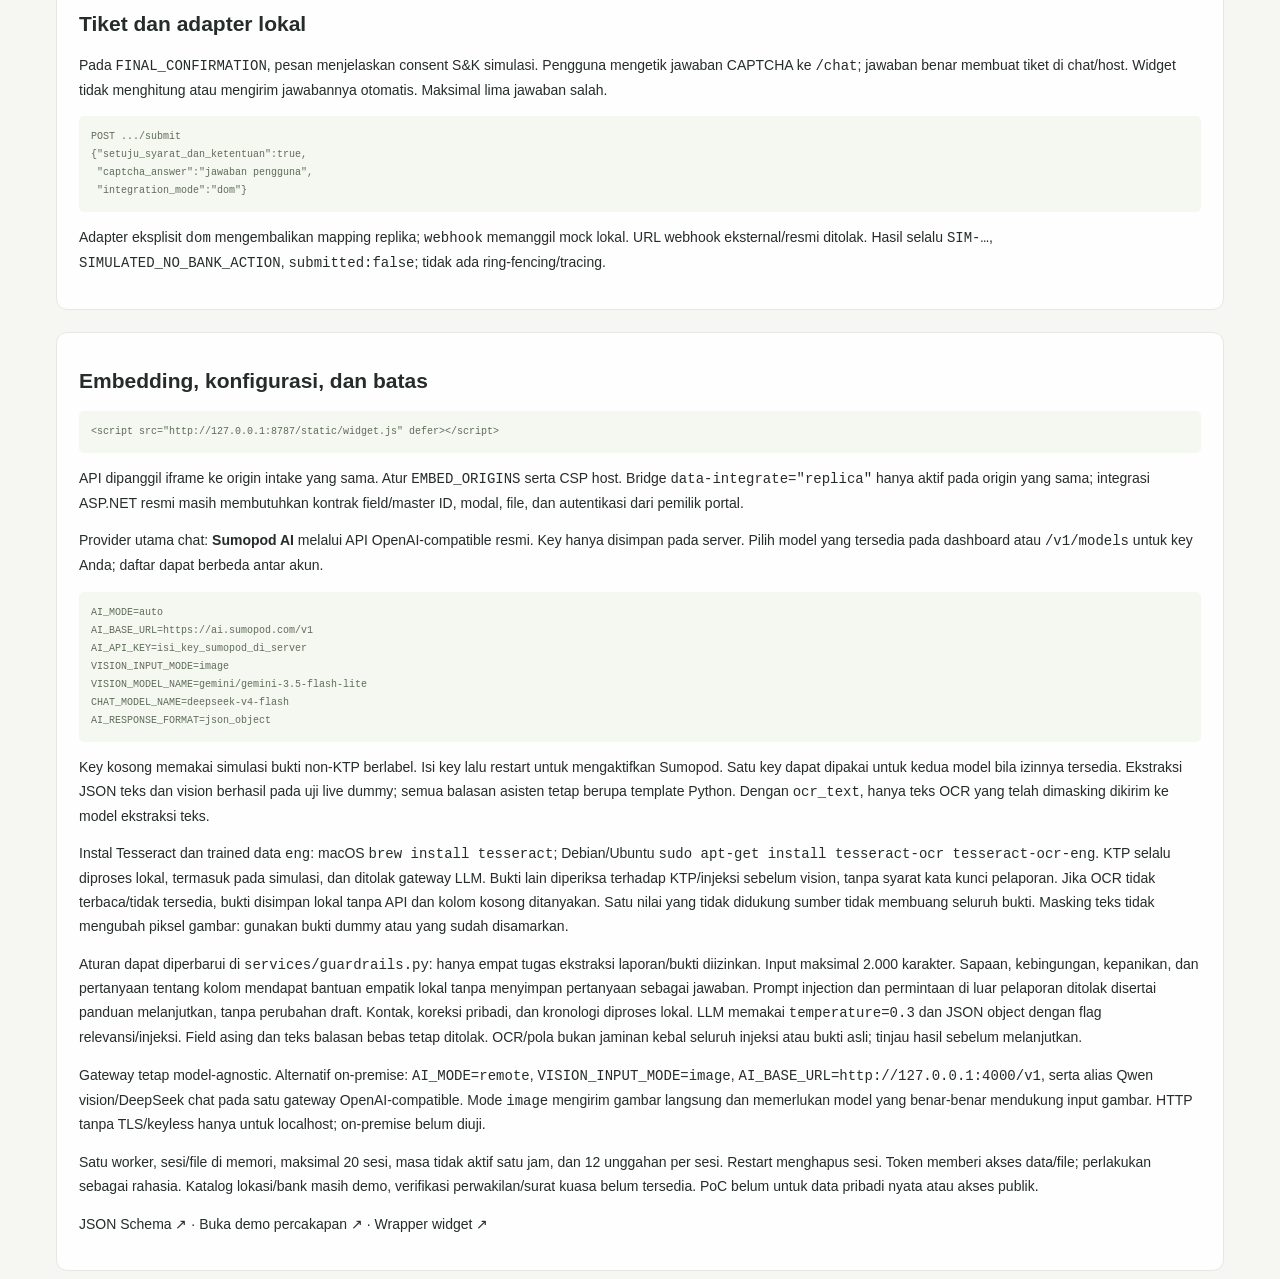
==== commit 19e9a99c: "Restore contextual reporting help and empathetic recovery" ====
--- a/static/docs.html
+++ b/static/docs.html
@@ -77,8 +77,8 @@
 CHAT_MODEL_NAME=deepseek-v4-flash
 AI_RESPONSE_FORMAT=json_object</pre>
 <p>Key kosong memakai simulasi bukti non-KTP berlabel. Isi key lalu restart untuk mengaktifkan Sumopod. Satu key dapat dipakai untuk kedua model bila izinnya tersedia. Ekstraksi JSON teks dan vision berhasil pada uji live dummy; semua balasan asisten tetap berupa template Python. Dengan <code>ocr_text</code>, hanya teks OCR yang telah dimasking dikirim ke model ekstraksi teks.</p>
-<p>Instal Tesseract dan trained data <code>eng</code>: macOS <code>brew install tesseract</code>; Debian/Ubuntu <code>sudo apt-get install tesseract-ocr tesseract-ocr-eng</code>. KTP selalu diproses lokal, termasuk pada simulasi, dan ditolak gateway LLM. Bukti lain wajib lolos pemeriksaan OCR lokal terhadap KTP, injeksi, dan relevansi sebelum API. Gambar tidak terbaca ditolak; foto buram membutuhkan koreksi. Masking teks tidak mengubah piksel gambar: gunakan bukti dummy atau yang sudah disamarkan.</p>
-<p>Aturan dapat diperbarui di <code>services/guardrails.py</code>: hanya empat tugas ekstraksi laporan/bukti diizinkan. Input maksimal 2.000 karakter; prompt injection dan topik di luar pelaporan mendapat penolakan tetap tanpa API atau perubahan draft. Kontak, koreksi pribadi, dan kronologi diproses lokal. LLM dikunci pada <code>temperature=0</code> dan JSON object dengan flag relevansi/injeksi. Field asing, teks balasan bebas, dan nilai tanpa dukungan sumber ditolak. OCR/pola bukan jaminan kebal seluruh injeksi atau bukti asli; tinjau hasil sebelum melanjutkan.</p>
+<p>Instal Tesseract dan trained data <code>eng</code>: macOS <code>brew install tesseract</code>; Debian/Ubuntu <code>sudo apt-get install tesseract-ocr tesseract-ocr-eng</code>. KTP selalu diproses lokal, termasuk pada simulasi, dan ditolak gateway LLM. Bukti lain diperiksa terhadap KTP/injeksi sebelum vision, tanpa syarat kata kunci pelaporan. Jika OCR tidak terbaca/tidak tersedia, bukti disimpan lokal tanpa API dan kolom kosong ditanyakan. Satu nilai yang tidak didukung sumber tidak membuang seluruh bukti. Masking teks tidak mengubah piksel gambar: gunakan bukti dummy atau yang sudah disamarkan.</p>
+<p>Aturan dapat diperbarui di <code>services/guardrails.py</code>: hanya empat tugas ekstraksi laporan/bukti diizinkan. Input maksimal 2.000 karakter. Sapaan, kebingungan, kepanikan, dan pertanyaan tentang kolom mendapat bantuan empatik lokal tanpa menyimpan pertanyaan sebagai jawaban. Prompt injection dan permintaan di luar pelaporan ditolak disertai panduan melanjutkan, tanpa perubahan draft. Kontak, koreksi pribadi, dan kronologi diproses lokal. LLM memakai <code>temperature=0.3</code> dan JSON object dengan flag relevansi/injeksi. Field asing dan teks balasan bebas tetap ditolak. OCR/pola bukan jaminan kebal seluruh injeksi atau bukti asli; tinjau hasil sebelum melanjutkan.</p>
 <p>Gateway tetap model-agnostic. Alternatif on-premise: <code>AI_MODE=remote</code>, <code>VISION_INPUT_MODE=image</code>, <code>AI_BASE_URL=http://127.0.0.1:4000/v1</code>, serta alias Qwen vision/DeepSeek chat pada satu gateway OpenAI-compatible. Mode <code>image</code> mengirim gambar langsung dan memerlukan model yang benar-benar mendukung input gambar. HTTP tanpa TLS/keyless hanya untuk localhost; on-premise belum diuji.</p>
 <p>Satu worker, sesi/file di memori, maksimal 20 sesi, masa tidak aktif satu jam, dan 12 unggahan per sesi. Restart menghapus sesi. Token memberi akses data/file; perlakukan sebagai rahasia. Katalog lokasi/bank masih demo, verifikasi perwakilan/surat kuasa belum tersedia. PoC belum untuk data pribadi nyata atau akses publik.</p>
 <p><a href="/api/v1/schema">JSON Schema ↗</a> · <a href="/Guest/LaporanV2?assistant=1">Buka demo percakapan ↗</a> · <a href="/widget/iasc-ai-widget.html">Wrapper widget ↗</a></p>
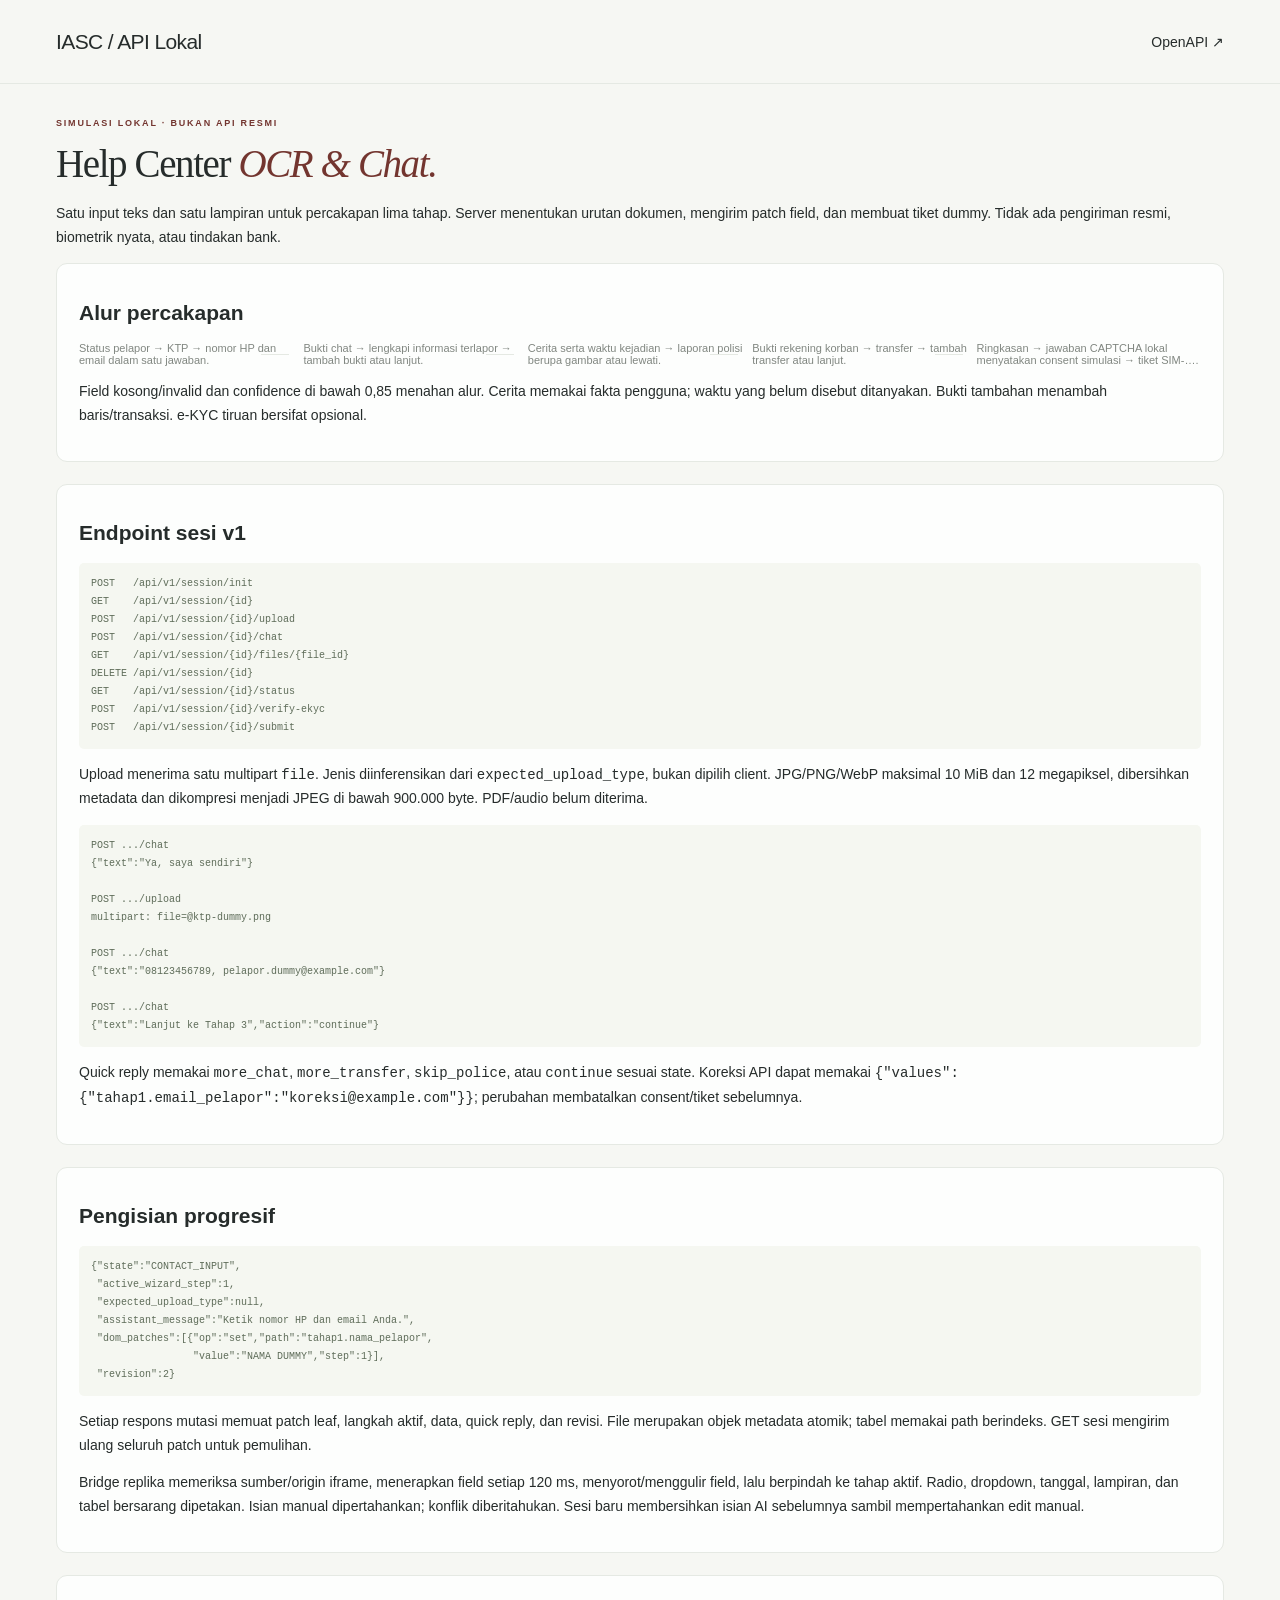
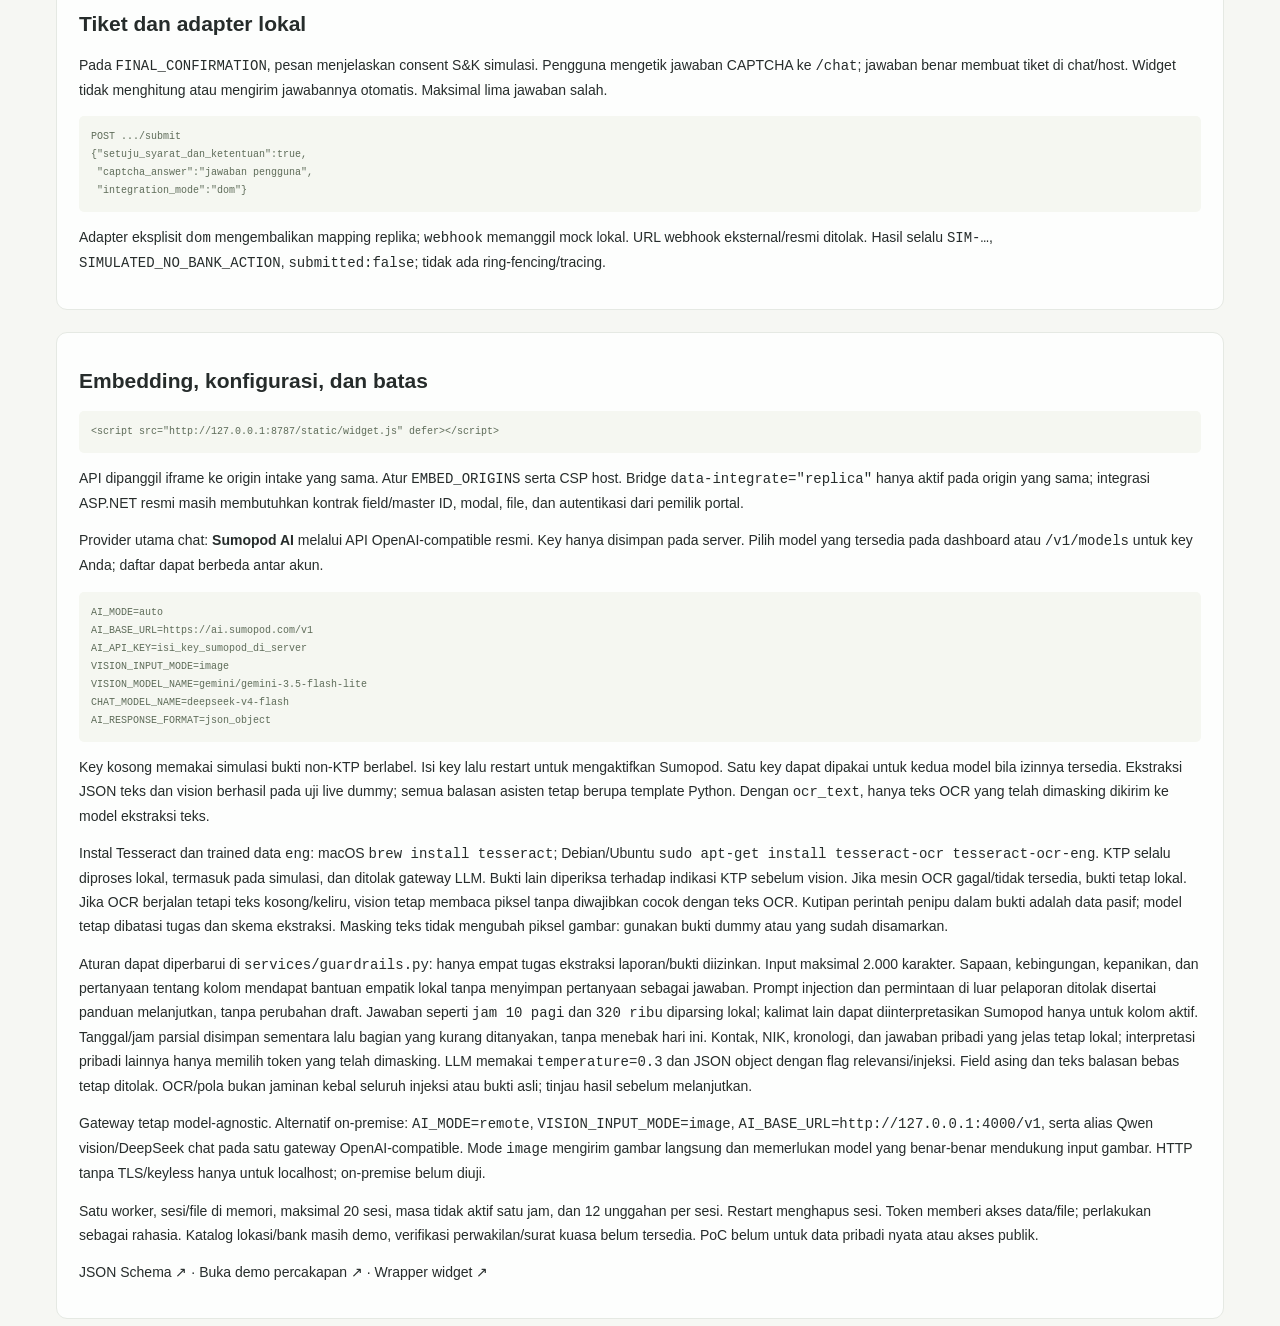
==== commit 0fb57f20: "Accept natural reporting replies and restore vision evidence extraction" ====
--- a/static/docs.html
+++ b/static/docs.html
@@ -77,8 +77,8 @@
 CHAT_MODEL_NAME=deepseek-v4-flash
 AI_RESPONSE_FORMAT=json_object</pre>
 <p>Key kosong memakai simulasi bukti non-KTP berlabel. Isi key lalu restart untuk mengaktifkan Sumopod. Satu key dapat dipakai untuk kedua model bila izinnya tersedia. Ekstraksi JSON teks dan vision berhasil pada uji live dummy; semua balasan asisten tetap berupa template Python. Dengan <code>ocr_text</code>, hanya teks OCR yang telah dimasking dikirim ke model ekstraksi teks.</p>
-<p>Instal Tesseract dan trained data <code>eng</code>: macOS <code>brew install tesseract</code>; Debian/Ubuntu <code>sudo apt-get install tesseract-ocr tesseract-ocr-eng</code>. KTP selalu diproses lokal, termasuk pada simulasi, dan ditolak gateway LLM. Bukti lain diperiksa terhadap KTP/injeksi sebelum vision, tanpa syarat kata kunci pelaporan. Jika OCR tidak terbaca/tidak tersedia, bukti disimpan lokal tanpa API dan kolom kosong ditanyakan. Satu nilai yang tidak didukung sumber tidak membuang seluruh bukti. Masking teks tidak mengubah piksel gambar: gunakan bukti dummy atau yang sudah disamarkan.</p>
-<p>Aturan dapat diperbarui di <code>services/guardrails.py</code>: hanya empat tugas ekstraksi laporan/bukti diizinkan. Input maksimal 2.000 karakter. Sapaan, kebingungan, kepanikan, dan pertanyaan tentang kolom mendapat bantuan empatik lokal tanpa menyimpan pertanyaan sebagai jawaban. Prompt injection dan permintaan di luar pelaporan ditolak disertai panduan melanjutkan, tanpa perubahan draft. Kontak, koreksi pribadi, dan kronologi diproses lokal. LLM memakai <code>temperature=0.3</code> dan JSON object dengan flag relevansi/injeksi. Field asing dan teks balasan bebas tetap ditolak. OCR/pola bukan jaminan kebal seluruh injeksi atau bukti asli; tinjau hasil sebelum melanjutkan.</p>
+<p>Instal Tesseract dan trained data <code>eng</code>: macOS <code>brew install tesseract</code>; Debian/Ubuntu <code>sudo apt-get install tesseract-ocr tesseract-ocr-eng</code>. KTP selalu diproses lokal, termasuk pada simulasi, dan ditolak gateway LLM. Bukti lain diperiksa terhadap indikasi KTP sebelum vision. Jika mesin OCR gagal/tidak tersedia, bukti tetap lokal. Jika OCR berjalan tetapi teks kosong/keliru, vision tetap membaca piksel tanpa diwajibkan cocok dengan teks OCR. Kutipan perintah penipu dalam bukti adalah data pasif; model tetap dibatasi tugas dan skema ekstraksi. Masking teks tidak mengubah piksel gambar: gunakan bukti dummy atau yang sudah disamarkan.</p>
+<p>Aturan dapat diperbarui di <code>services/guardrails.py</code>: hanya empat tugas ekstraksi laporan/bukti diizinkan. Input maksimal 2.000 karakter. Sapaan, kebingungan, kepanikan, dan pertanyaan tentang kolom mendapat bantuan empatik lokal tanpa menyimpan pertanyaan sebagai jawaban. Prompt injection dan permintaan di luar pelaporan ditolak disertai panduan melanjutkan, tanpa perubahan draft. Jawaban seperti <code>jam 10 pagi</code> dan <code>320 ribu</code> diparsing lokal; kalimat lain dapat diinterpretasikan Sumopod hanya untuk kolom aktif. Tanggal/jam parsial disimpan sementara lalu bagian yang kurang ditanyakan, tanpa menebak hari ini. Kontak, NIK, kronologi, dan jawaban pribadi yang jelas tetap lokal; interpretasi pribadi lainnya hanya memilih token yang telah dimasking. LLM memakai <code>temperature=0.3</code> dan JSON object dengan flag relevansi/injeksi. Field asing dan teks balasan bebas tetap ditolak. OCR/pola bukan jaminan kebal seluruh injeksi atau bukti asli; tinjau hasil sebelum melanjutkan.</p>
 <p>Gateway tetap model-agnostic. Alternatif on-premise: <code>AI_MODE=remote</code>, <code>VISION_INPUT_MODE=image</code>, <code>AI_BASE_URL=http://127.0.0.1:4000/v1</code>, serta alias Qwen vision/DeepSeek chat pada satu gateway OpenAI-compatible. Mode <code>image</code> mengirim gambar langsung dan memerlukan model yang benar-benar mendukung input gambar. HTTP tanpa TLS/keyless hanya untuk localhost; on-premise belum diuji.</p>
 <p>Satu worker, sesi/file di memori, maksimal 20 sesi, masa tidak aktif satu jam, dan 12 unggahan per sesi. Restart menghapus sesi. Token memberi akses data/file; perlakukan sebagai rahasia. Katalog lokasi/bank masih demo, verifikasi perwakilan/surat kuasa belum tersedia. PoC belum untuk data pribadi nyata atau akses publik.</p>
 <p><a href="/api/v1/schema">JSON Schema ↗</a> · <a href="/Guest/LaporanV2?assistant=1">Buka demo percakapan ↗</a> · <a href="/widget/iasc-ai-widget.html">Wrapper widget ↗</a></p>
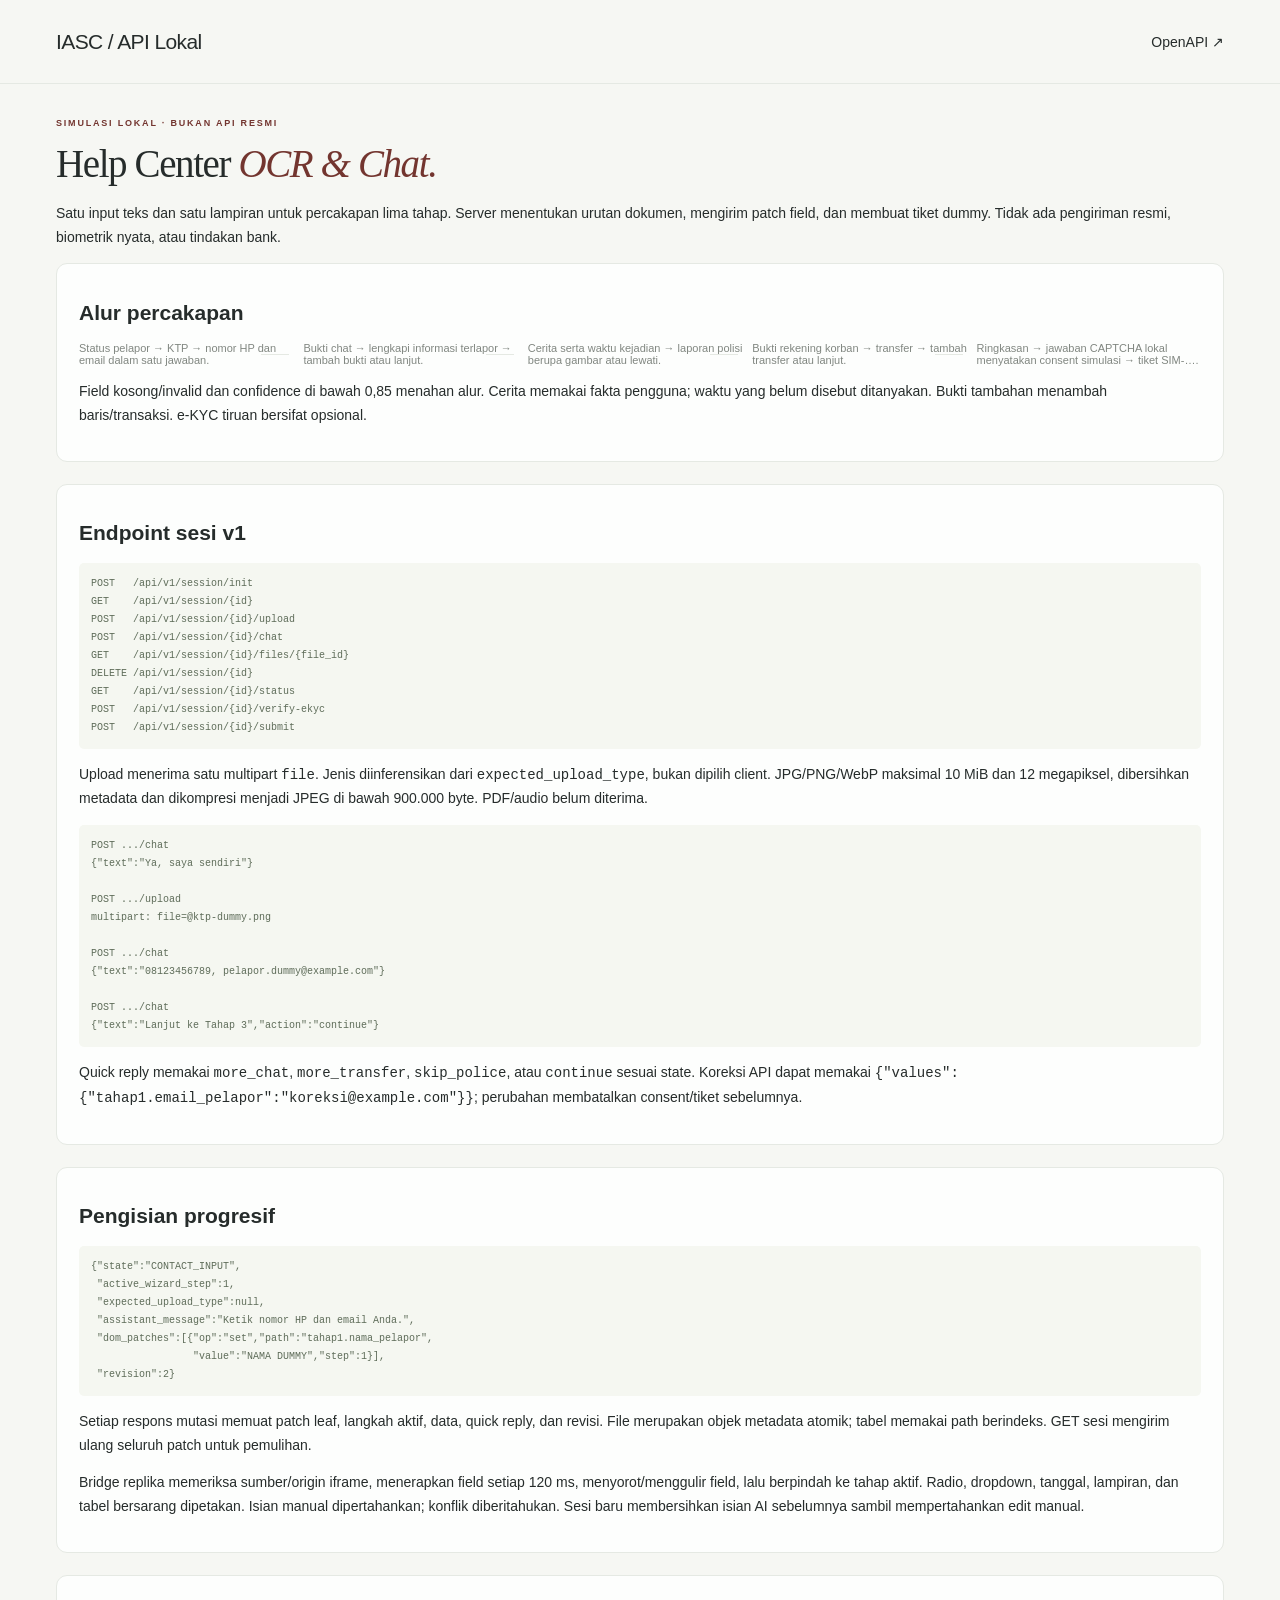
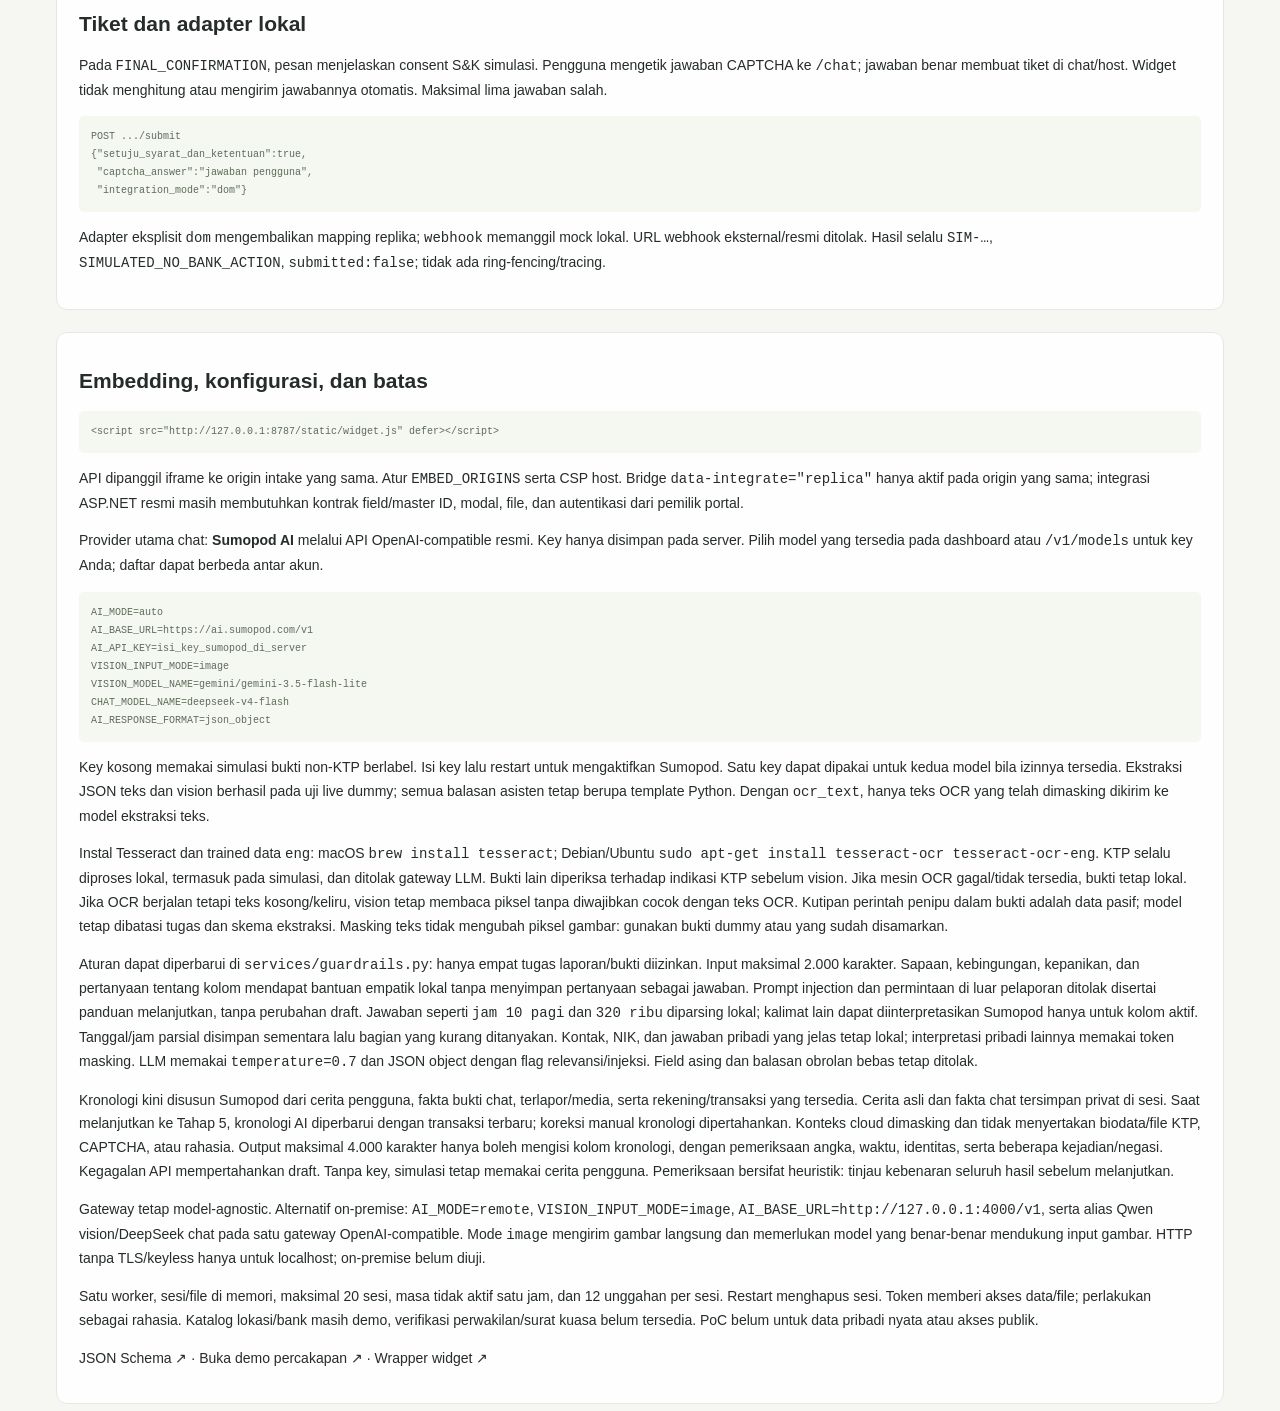
==== commit dfb5bbde: "Compose report chronology from masked story and evidence with AI" ====
--- a/static/docs.html
+++ b/static/docs.html
@@ -78,7 +78,8 @@
 AI_RESPONSE_FORMAT=json_object</pre>
 <p>Key kosong memakai simulasi bukti non-KTP berlabel. Isi key lalu restart untuk mengaktifkan Sumopod. Satu key dapat dipakai untuk kedua model bila izinnya tersedia. Ekstraksi JSON teks dan vision berhasil pada uji live dummy; semua balasan asisten tetap berupa template Python. Dengan <code>ocr_text</code>, hanya teks OCR yang telah dimasking dikirim ke model ekstraksi teks.</p>
 <p>Instal Tesseract dan trained data <code>eng</code>: macOS <code>brew install tesseract</code>; Debian/Ubuntu <code>sudo apt-get install tesseract-ocr tesseract-ocr-eng</code>. KTP selalu diproses lokal, termasuk pada simulasi, dan ditolak gateway LLM. Bukti lain diperiksa terhadap indikasi KTP sebelum vision. Jika mesin OCR gagal/tidak tersedia, bukti tetap lokal. Jika OCR berjalan tetapi teks kosong/keliru, vision tetap membaca piksel tanpa diwajibkan cocok dengan teks OCR. Kutipan perintah penipu dalam bukti adalah data pasif; model tetap dibatasi tugas dan skema ekstraksi. Masking teks tidak mengubah piksel gambar: gunakan bukti dummy atau yang sudah disamarkan.</p>
-<p>Aturan dapat diperbarui di <code>services/guardrails.py</code>: hanya empat tugas ekstraksi laporan/bukti diizinkan. Input maksimal 2.000 karakter. Sapaan, kebingungan, kepanikan, dan pertanyaan tentang kolom mendapat bantuan empatik lokal tanpa menyimpan pertanyaan sebagai jawaban. Prompt injection dan permintaan di luar pelaporan ditolak disertai panduan melanjutkan, tanpa perubahan draft. Jawaban seperti <code>jam 10 pagi</code> dan <code>320 ribu</code> diparsing lokal; kalimat lain dapat diinterpretasikan Sumopod hanya untuk kolom aktif. Tanggal/jam parsial disimpan sementara lalu bagian yang kurang ditanyakan, tanpa menebak hari ini. Kontak, NIK, kronologi, dan jawaban pribadi yang jelas tetap lokal; interpretasi pribadi lainnya hanya memilih token yang telah dimasking. LLM memakai <code>temperature=0.3</code> dan JSON object dengan flag relevansi/injeksi. Field asing dan teks balasan bebas tetap ditolak. OCR/pola bukan jaminan kebal seluruh injeksi atau bukti asli; tinjau hasil sebelum melanjutkan.</p>
+<p>Aturan dapat diperbarui di <code>services/guardrails.py</code>: hanya empat tugas laporan/bukti diizinkan. Input maksimal 2.000 karakter. Sapaan, kebingungan, kepanikan, dan pertanyaan tentang kolom mendapat bantuan empatik lokal tanpa menyimpan pertanyaan sebagai jawaban. Prompt injection dan permintaan di luar pelaporan ditolak disertai panduan melanjutkan, tanpa perubahan draft. Jawaban seperti <code>jam 10 pagi</code> dan <code>320 ribu</code> diparsing lokal; kalimat lain dapat diinterpretasikan Sumopod hanya untuk kolom aktif. Tanggal/jam parsial disimpan sementara lalu bagian yang kurang ditanyakan. Kontak, NIK, dan jawaban pribadi yang jelas tetap lokal; interpretasi pribadi lainnya memakai token masking. LLM memakai <code>temperature=0.7</code> dan JSON object dengan flag relevansi/injeksi. Field asing dan balasan obrolan bebas tetap ditolak.</p>
+<p>Kronologi kini disusun Sumopod dari cerita pengguna, fakta bukti chat, terlapor/media, serta rekening/transaksi yang tersedia. Cerita asli dan fakta chat tersimpan privat di sesi. Saat melanjutkan ke Tahap 5, kronologi AI diperbarui dengan transaksi terbaru; koreksi manual kronologi dipertahankan. Konteks cloud dimasking dan tidak menyertakan biodata/file KTP, CAPTCHA, atau rahasia. Output maksimal 4.000 karakter hanya boleh mengisi kolom kronologi, dengan pemeriksaan angka, waktu, identitas, serta beberapa kejadian/negasi. Kegagalan API mempertahankan draft. Tanpa key, simulasi tetap memakai cerita pengguna. Pemeriksaan bersifat heuristik: tinjau kebenaran seluruh hasil sebelum melanjutkan.</p>
 <p>Gateway tetap model-agnostic. Alternatif on-premise: <code>AI_MODE=remote</code>, <code>VISION_INPUT_MODE=image</code>, <code>AI_BASE_URL=http://127.0.0.1:4000/v1</code>, serta alias Qwen vision/DeepSeek chat pada satu gateway OpenAI-compatible. Mode <code>image</code> mengirim gambar langsung dan memerlukan model yang benar-benar mendukung input gambar. HTTP tanpa TLS/keyless hanya untuk localhost; on-premise belum diuji.</p>
 <p>Satu worker, sesi/file di memori, maksimal 20 sesi, masa tidak aktif satu jam, dan 12 unggahan per sesi. Restart menghapus sesi. Token memberi akses data/file; perlakukan sebagai rahasia. Katalog lokasi/bank masih demo, verifikasi perwakilan/surat kuasa belum tersedia. PoC belum untuk data pribadi nyata atau akses publik.</p>
 <p><a href="/api/v1/schema">JSON Schema ↗</a> · <a href="/Guest/LaporanV2?assistant=1">Buka demo percakapan ↗</a> · <a href="/widget/iasc-ai-widget.html">Wrapper widget ↗</a></p>
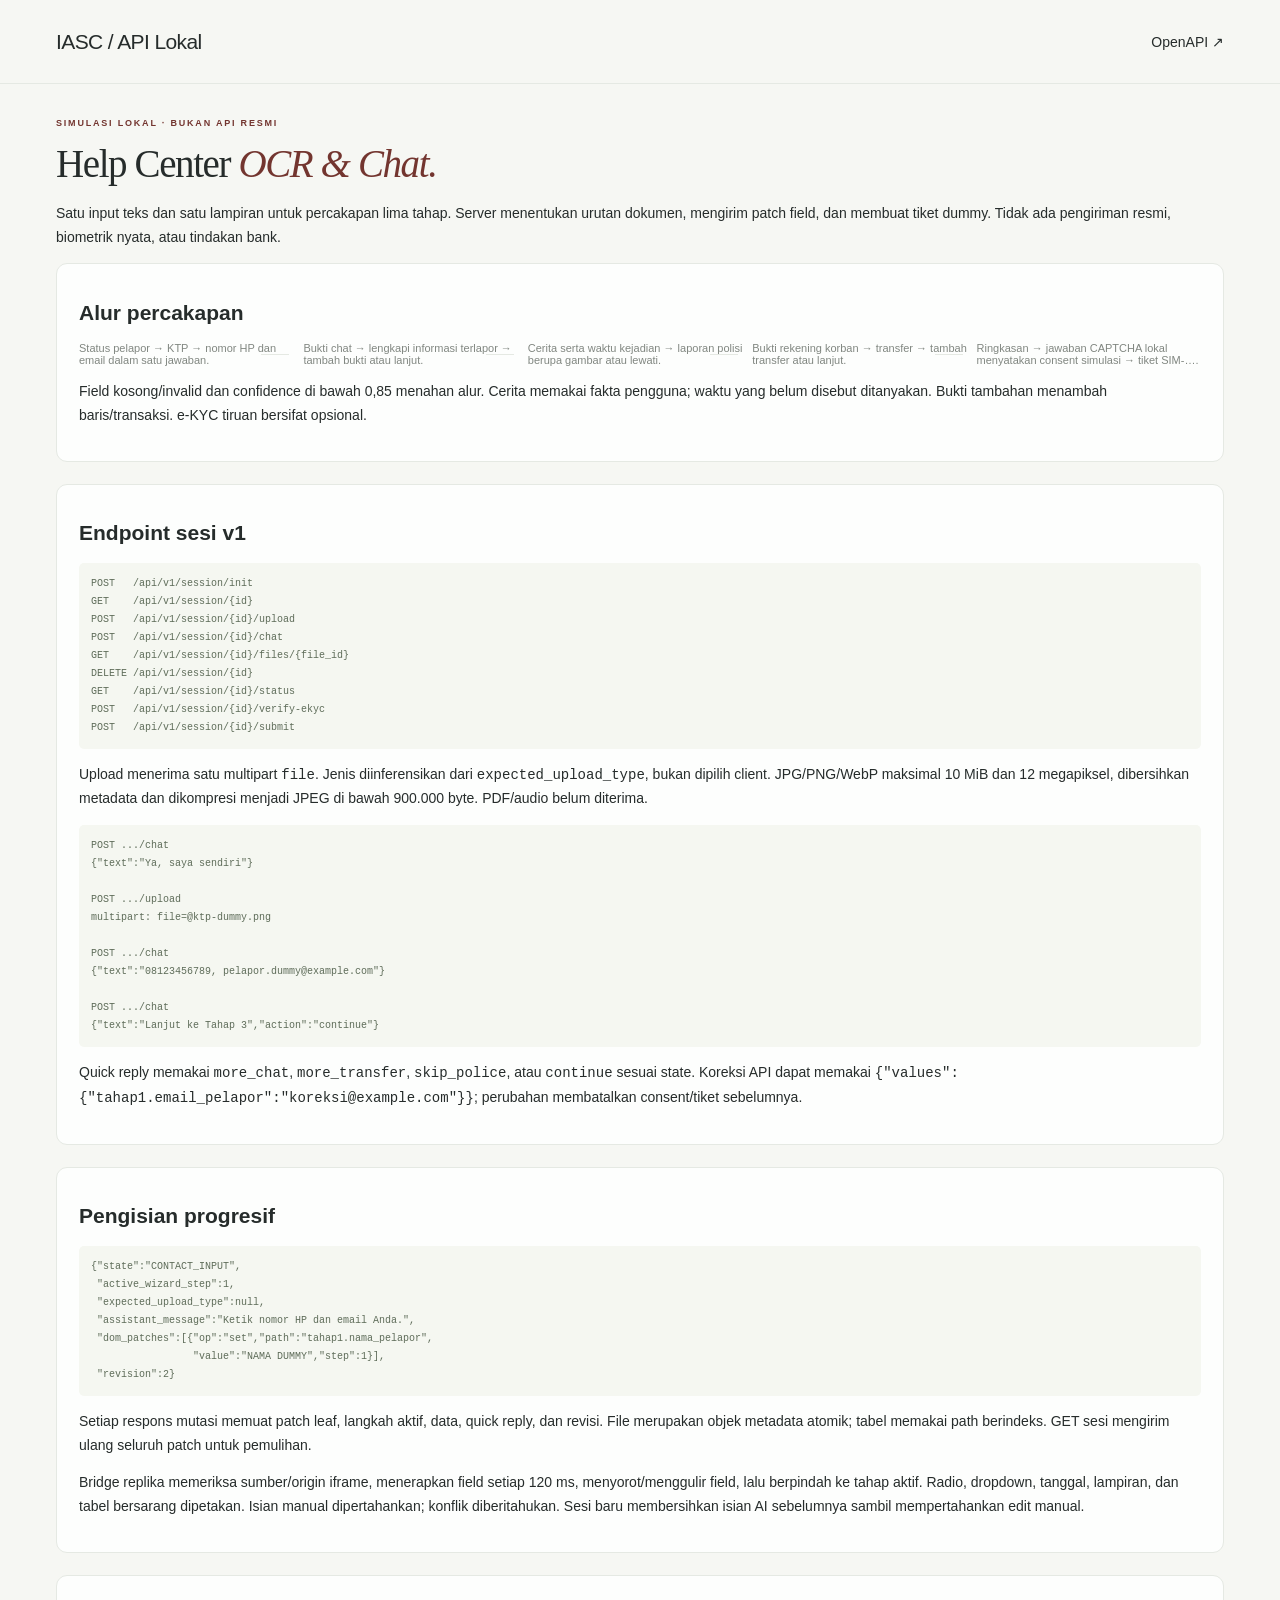
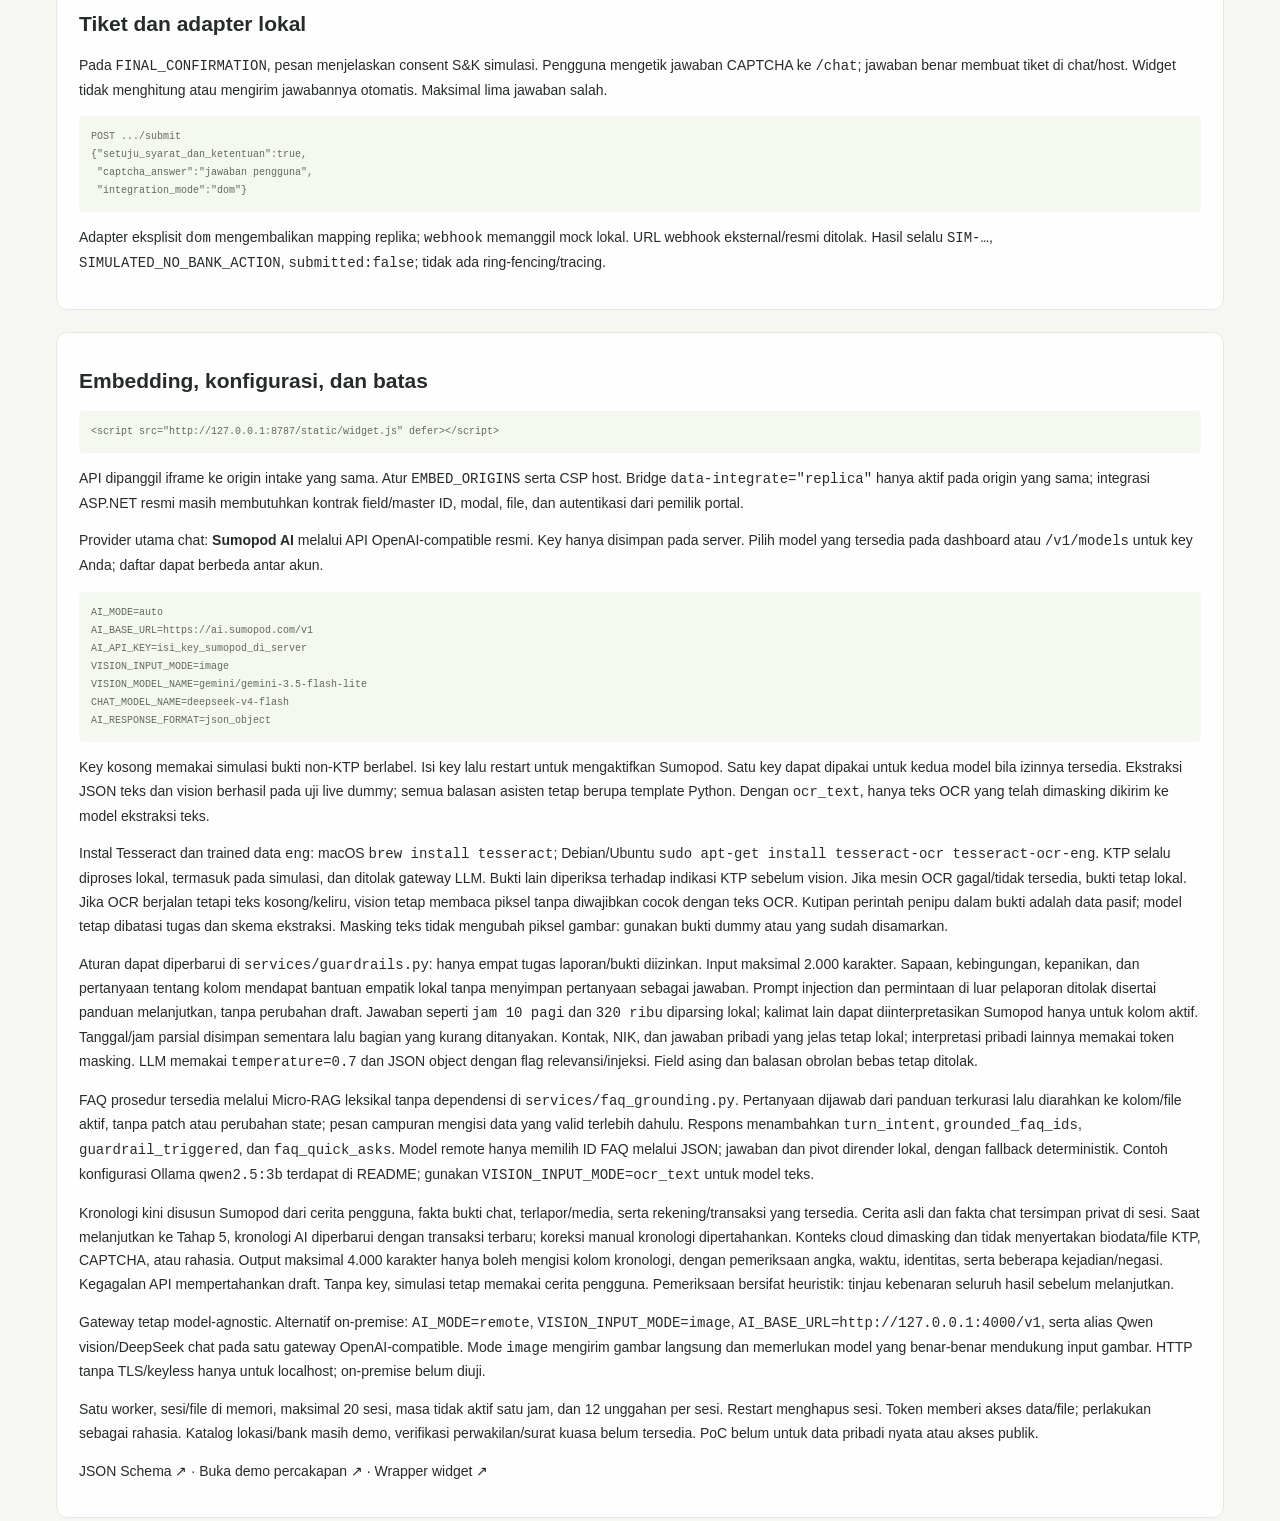
==== commit 06b7b784: "Add grounded IASC FAQ replies with state-preserving pivots" ====
--- a/static/docs.html
+++ b/static/docs.html
@@ -79,6 +79,7 @@
 <p>Key kosong memakai simulasi bukti non-KTP berlabel. Isi key lalu restart untuk mengaktifkan Sumopod. Satu key dapat dipakai untuk kedua model bila izinnya tersedia. Ekstraksi JSON teks dan vision berhasil pada uji live dummy; semua balasan asisten tetap berupa template Python. Dengan <code>ocr_text</code>, hanya teks OCR yang telah dimasking dikirim ke model ekstraksi teks.</p>
 <p>Instal Tesseract dan trained data <code>eng</code>: macOS <code>brew install tesseract</code>; Debian/Ubuntu <code>sudo apt-get install tesseract-ocr tesseract-ocr-eng</code>. KTP selalu diproses lokal, termasuk pada simulasi, dan ditolak gateway LLM. Bukti lain diperiksa terhadap indikasi KTP sebelum vision. Jika mesin OCR gagal/tidak tersedia, bukti tetap lokal. Jika OCR berjalan tetapi teks kosong/keliru, vision tetap membaca piksel tanpa diwajibkan cocok dengan teks OCR. Kutipan perintah penipu dalam bukti adalah data pasif; model tetap dibatasi tugas dan skema ekstraksi. Masking teks tidak mengubah piksel gambar: gunakan bukti dummy atau yang sudah disamarkan.</p>
 <p>Aturan dapat diperbarui di <code>services/guardrails.py</code>: hanya empat tugas laporan/bukti diizinkan. Input maksimal 2.000 karakter. Sapaan, kebingungan, kepanikan, dan pertanyaan tentang kolom mendapat bantuan empatik lokal tanpa menyimpan pertanyaan sebagai jawaban. Prompt injection dan permintaan di luar pelaporan ditolak disertai panduan melanjutkan, tanpa perubahan draft. Jawaban seperti <code>jam 10 pagi</code> dan <code>320 ribu</code> diparsing lokal; kalimat lain dapat diinterpretasikan Sumopod hanya untuk kolom aktif. Tanggal/jam parsial disimpan sementara lalu bagian yang kurang ditanyakan. Kontak, NIK, dan jawaban pribadi yang jelas tetap lokal; interpretasi pribadi lainnya memakai token masking. LLM memakai <code>temperature=0.7</code> dan JSON object dengan flag relevansi/injeksi. Field asing dan balasan obrolan bebas tetap ditolak.</p>
+<p>FAQ prosedur tersedia melalui Micro-RAG leksikal tanpa dependensi di <code>services/faq_grounding.py</code>. Pertanyaan dijawab dari panduan terkurasi lalu diarahkan ke kolom/file aktif, tanpa patch atau perubahan state; pesan campuran mengisi data yang valid terlebih dahulu. Respons menambahkan <code>turn_intent</code>, <code>grounded_faq_ids</code>, <code>guardrail_triggered</code>, dan <code>faq_quick_asks</code>. Model remote hanya memilih ID FAQ melalui JSON; jawaban dan pivot dirender lokal, dengan fallback deterministik. Contoh konfigurasi Ollama <code>qwen2.5:3b</code> terdapat di README; gunakan <code>VISION_INPUT_MODE=ocr_text</code> untuk model teks.</p>
 <p>Kronologi kini disusun Sumopod dari cerita pengguna, fakta bukti chat, terlapor/media, serta rekening/transaksi yang tersedia. Cerita asli dan fakta chat tersimpan privat di sesi. Saat melanjutkan ke Tahap 5, kronologi AI diperbarui dengan transaksi terbaru; koreksi manual kronologi dipertahankan. Konteks cloud dimasking dan tidak menyertakan biodata/file KTP, CAPTCHA, atau rahasia. Output maksimal 4.000 karakter hanya boleh mengisi kolom kronologi, dengan pemeriksaan angka, waktu, identitas, serta beberapa kejadian/negasi. Kegagalan API mempertahankan draft. Tanpa key, simulasi tetap memakai cerita pengguna. Pemeriksaan bersifat heuristik: tinjau kebenaran seluruh hasil sebelum melanjutkan.</p>
 <p>Gateway tetap model-agnostic. Alternatif on-premise: <code>AI_MODE=remote</code>, <code>VISION_INPUT_MODE=image</code>, <code>AI_BASE_URL=http://127.0.0.1:4000/v1</code>, serta alias Qwen vision/DeepSeek chat pada satu gateway OpenAI-compatible. Mode <code>image</code> mengirim gambar langsung dan memerlukan model yang benar-benar mendukung input gambar. HTTP tanpa TLS/keyless hanya untuk localhost; on-premise belum diuji.</p>
 <p>Satu worker, sesi/file di memori, maksimal 20 sesi, masa tidak aktif satu jam, dan 12 unggahan per sesi. Restart menghapus sesi. Token memberi akses data/file; perlakukan sebagai rahasia. Katalog lokasi/bank masih demo, verifikasi perwakilan/surat kuasa belum tersedia. PoC belum untuk data pribadi nyata atau akses publik.</p>
